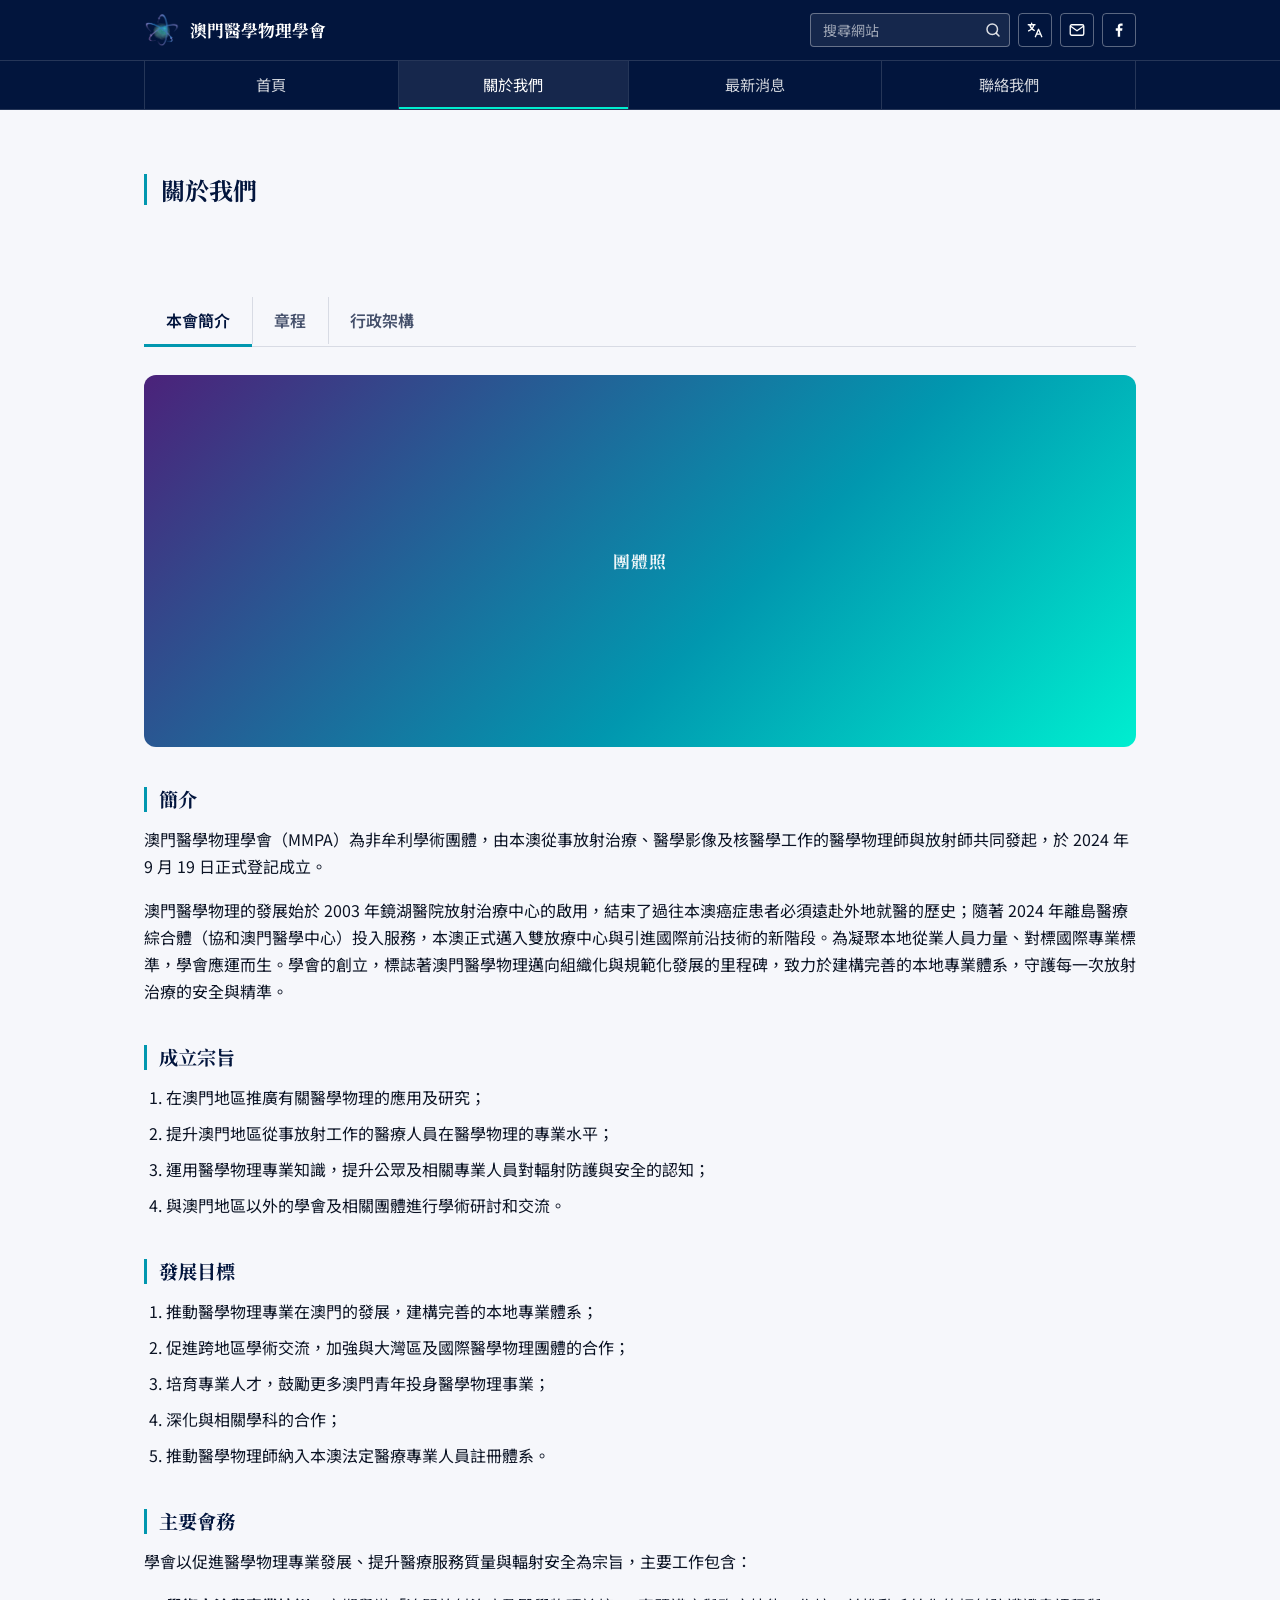
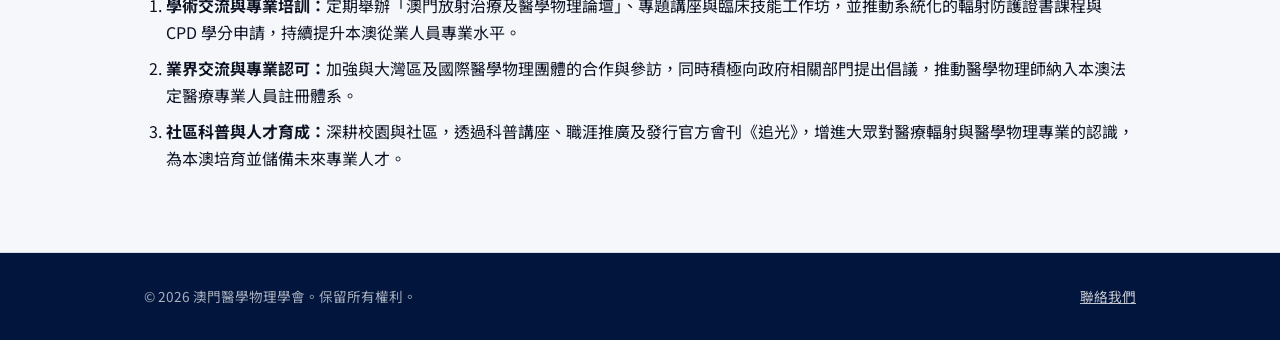
==== about.html @ 14aec07d "updated layout" ====
<!DOCTYPE html>
<html lang="zh-Hant">
<head>
<meta charset="UTF-8">
<meta name="viewport" content="width=device-width, initial-scale=1.0">
<title>關於我們 About — 澳門醫學物理學會 MMPA</title>
<link rel="preconnect" href="https://fonts.googleapis.com">
<link href="https://fonts.googleapis.com/css2?family=Noto+Serif+TC:wght@600;700&family=Noto+Sans+TC:wght@400;500&family=Space+Grotesk:wght@600;700&family=Inter:wght@400;500&display=swap" rel="stylesheet">
<link rel="stylesheet" href="style.css">
</head>
<body>

<header class="site-header">
  <div class="header-inner">
    <a href="index.html" class="logo">
      <img src="images/logo.png" alt="學會標誌" width="36" height="36">
      <span class="lang-zh">澳門醫學物理學會</span>
      <span class="lang-en">Macau Medical Physics Association</span>
    </a>
    <div class="header-tools">
      <form class="site-search" id="site-search" role="search" autocomplete="off">
        <input type="search" id="search-input" placeholder="搜尋網站" data-ph-zh="搜尋網站" data-ph-en="Search" aria-label="Search" aria-controls="search-results">
        <button type="submit" aria-label="Search"><svg viewBox="0 0 24 24" fill="none" stroke="currentColor" stroke-width="2" stroke-linecap="round" stroke-linejoin="round" aria-hidden="true"><circle cx="11" cy="11" r="7"/><path d="M20 20l-3.5-3.5"/></svg></button>
        <ul class="search-results" id="search-results" hidden></ul>
      </form>
      <button type="button" id="lang-toggle" class="icon-btn" aria-label="Switch to English" title="中文 / English"><svg viewBox="0 0 24 24" fill="none" stroke="currentColor" stroke-width="1.8" stroke-linecap="round" stroke-linejoin="round" aria-hidden="true"><path d="M3 5h9M7.5 3v2M5 5c.8 3.4 3 6 6 7.5M10.5 5c-.6 3.2-3 6.4-7 8.2"/><path d="M12.5 21l4.2-10 4.3 10M14 17.5h5.4"/></svg></button>
      <a class="icon-btn" href="mailto:inquiry.mmpa@gmail.com" aria-label="Email" title="Email"><svg viewBox="0 0 24 24" fill="none" stroke="currentColor" stroke-width="1.8" stroke-linecap="round" stroke-linejoin="round" aria-hidden="true"><rect x="3" y="5" width="18" height="14" rx="2"/><path d="M3.5 7l8.5 6 8.5-6"/></svg></a>
      <!-- TODO: 把 href="#" 換成學會的 Facebook 專頁網址 -->
      <a class="icon-btn" href="#" target="_blank" rel="noopener" aria-label="Facebook" title="Facebook"><svg viewBox="0 0 24 24" fill="currentColor" aria-hidden="true"><path d="M13.5 21v-8h2.7l.4-3.2h-3.1V7.8c0-.9.3-1.5 1.6-1.5h1.7V3.4c-.3 0-1.3-.1-2.4-.1-2.4 0-4 1.5-4 4.1v2.4H7.7V13h2.7v8h3.1z"/></svg></a>
    </div>
    <button type="button" id="nav-toggle" class="nav-toggle" aria-label="Open menu" aria-expanded="false" aria-controls="main-nav">☰</button>
  </div>
  <nav class="main-nav" id="main-nav" aria-label="Main">
    <div class="nav-inner">
      <a href="index.html"><span class="lang-zh">首頁</span><span class="lang-en">Home</span></a>
      <div class="nav-item">
        <a href="about.html" aria-current="page"><span class="lang-zh">關於我們</span><span class="lang-en">About</span></a>
        <div class="subnav">
          <a href="about.html#intro"><span class="lang-zh">本會簡介</span><span class="lang-en">About the Association</span></a>
          <a href="about.html#constitution"><span class="lang-zh">章程</span><span class="lang-en">Constitution</span></a>
          <a href="about.html#structure"><span class="lang-zh">行政架構</span><span class="lang-en">Organization</span></a>
        </div>
      </div>
      <a href="news.html"><span class="lang-zh">最新消息</span><span class="lang-en">News</span></a>
      <a href="contact.html"><span class="lang-zh">聯絡我們</span><span class="lang-en">Contact</span></a>
    </div>
  </nav>
</header>

<main>
  <section class="section" style="border-bottom:none; padding-bottom:0;">
    <div class="wrap">
      <div class="section-head">
        <h2><span class="lang-zh">關於我們</span><span class="lang-en">About us</span></h2>
      </div>
    </div>
  </section>

  <section class="section">
    <div class="wrap">

      <!-- 分頁籤：網址可直接指定，例如 about.html#structure 會打開「行政架構」 -->
      <div class="tabs" role="tablist" aria-label="About">
        <a class="tab" role="tab" href="#intro" id="tab-intro" data-tab="intro" aria-controls="panel-intro" aria-selected="true"><span class="lang-zh">本會簡介</span><span class="lang-en">About the Association</span></a>
        <a class="tab" role="tab" href="#constitution" id="tab-constitution" data-tab="constitution" aria-controls="panel-constitution" aria-selected="false" tabindex="-1"><span class="lang-zh">章程</span><span class="lang-en">Constitution</span></a>
        <a class="tab" role="tab" href="#structure" id="tab-structure" data-tab="structure" aria-controls="panel-structure" aria-selected="false" tabindex="-1"><span class="lang-zh">行政架構</span><span class="lang-en">Organization</span></a>
      </div>

      <!-- ========== 本會簡介 ========== -->
      <div class="tab-panel prose" id="panel-intro" role="tabpanel" aria-labelledby="tab-intro">

        <!-- 團體照：放入 images/about/group.jpg（建議橫幅，約 16:6） -->
        <div class="ph ph--group">
          <span class="ph-label"><span class="lang-zh">團體照</span><span class="lang-en">Group photo</span></span>
          <img src="images/about/group.jpg" alt="" data-fallback>
        </div>

        <div class="sub-head"><h3><span class="lang-zh">簡介</span><span class="lang-en">Introduction</span></h3></div>
        <div class="lang-zh">
          <p>澳門醫學物理學會（MMPA）為非牟利學術團體，由本澳從事放射治療、醫學影像及核醫學工作的醫學物理師與放射師共同發起，於 2024 年 9 月 19 日正式登記成立。</p>
          <p>澳門醫學物理的發展始於 2003 年鏡湖醫院放射治療中心的啟用，結束了過往本澳癌症患者必須遠赴外地就醫的歷史；隨著 2024 年離島醫療綜合體（協和澳門醫學中心）投入服務，本澳正式邁入雙放療中心與引進國際前沿技術的新階段。為凝聚本地從業人員力量、對標國際專業標準，學會應運而生。學會的創立，標誌著澳門醫學物理邁向組織化與規範化發展的里程碑，致力於建構完善的本地專業體系，守護每一次放射治療的安全與精準。</p>
        </div>
        <div class="lang-en">
          <p>The Macau Medical Physics Association (MMPA) is a non-profit academic organization founded jointly by medical physicists and radiographers working in radiotherapy, medical imaging and nuclear medicine in Macau. It was formally registered on 19 September 2024.</p>
          <p>Medical physics in Macau began with the opening of the Radiotherapy Centre at Kiang Wu Hospital in 2003, which ended the era in which local cancer patients had to travel abroad for treatment. With the Islands Medical Complex (Macau Union Medical Centre) entering service in 2024, Macau has moved into a new stage with two radiotherapy centres and internationally advanced technology. The Association was founded to bring local practitioners together and to align with international professional standards. Its creation marks a milestone in the organized and standardized development of medical physics in Macau, as it works to build a sound local professional system and safeguard the safety and precision of every radiotherapy treatment.</p>
        </div>

        <div class="sub-head"><h3><span class="lang-zh">成立宗旨</span><span class="lang-en">Our mission</span></h3></div>
        <ol class="lang-zh">
          <li>在澳門地區推廣有關醫學物理的應用及研究；</li>
          <li>提升澳門地區從事放射工作的醫療人員在醫學物理的專業水平；</li>
          <li>運用醫學物理專業知識，提升公眾及相關專業人員對輻射防護與安全的認知；</li>
          <li>與澳門地區以外的學會及相關團體進行學術研討和交流。</li>
        </ol>
        <ol class="lang-en">
          <li>To promote the application of, and research in, medical physics in Macau;</li>
          <li>To raise the professional level in medical physics of medical staff in Macau engaged in radiation work;</li>
          <li>To apply medical physics expertise to improve public and professional awareness of radiation protection and safety;</li>
          <li>To hold academic discussions and exchanges with societies and organizations outside Macau.</li>
        </ol>

        <!-- TODO: 「發展目標」依據學會既有的宗旨與服務範圍整理而成，請依學會實際規劃修訂 -->
        <div class="sub-head"><h3><span class="lang-zh">發展目標</span><span class="lang-en">Development goals</span></h3></div>
        <ol class="lang-zh">
          <li>推動醫學物理專業在澳門的發展，建構完善的本地專業體系；</li>
          <li>促進跨地區學術交流，加強與大灣區及國際醫學物理團體的合作；</li>
          <li>培育專業人才，鼓勵更多澳門青年投身醫學物理事業；</li>
          <li>深化與相關學科的合作；</li>
          <li>推動醫學物理師納入本澳法定醫療專業人員註冊體系。</li>
        </ol>
        <ol class="lang-en">
          <li>To advance the professional development of medical physics in Macau and build a sound local professional system;</li>
          <li>To promote cross-regional academic exchange and strengthen cooperation with Greater Bay Area and international medical physics organizations;</li>
          <li>To cultivate professional talent and encourage more young people in Macau to pursue careers in medical physics;</li>
          <li>To deepen collaboration with related disciplines;</li>
          <li>To promote the inclusion of medical physicists in Macau's statutory healthcare professional registration system.</li>
        </ol>

        <div class="sub-head"><h3><span class="lang-zh">主要會務</span><span class="lang-en">What we do</span></h3></div>
        <div class="lang-zh">
          <p>學會以促進醫學物理專業發展、提升醫療服務質量與輻射安全為宗旨，主要工作包含：</p>
          <ol>
            <li><strong>學術交流與專業培訓：</strong>定期舉辦「澳門放射治療及醫學物理論壇」、專題講座與臨床技能工作坊，並推動系統化的輻射防護證書課程與 CPD 學分申請，持續提升本澳從業人員專業水平。</li>
            <li><strong>業界交流與專業認可：</strong>加強與大灣區及國際醫學物理團體的合作與參訪，同時積極向政府相關部門提出倡議，推動醫學物理師納入本澳法定醫療專業人員註冊體系。</li>
            <li><strong>社區科普與人才育成：</strong>深耕校園與社區，透過科普講座、職涯推廣及發行官方會刊《追光》，增進大眾對醫療輻射與醫學物理專業的認識，為本澳培育並儲備未來專業人才。</li>
          </ol>
        </div>
        <div class="lang-en">
          <p>Guided by its aims of advancing the medical physics profession and improving the quality and radiation safety of healthcare services, the Association's main work includes:</p>
          <ol>
            <li><strong>Academic exchange and professional training:</strong> regularly organizing the Macau Radiotherapy and Medical Physics Forum, thematic lectures and clinical skills workshops, and promoting systematic radiation protection certificate courses and CPD credit applications, to keep raising the professional standard of local practitioners.</li>
            <li><strong>Professional exchange and recognition:</strong> strengthening cooperation and visits with Greater Bay Area and international medical physics organizations, while actively advocating to the relevant government departments for the inclusion of medical physicists in Macau's statutory healthcare professional registration system.</li>
            <li><strong>Community outreach and talent development:</strong> engaging schools and the community through science-popularization talks, career promotion and the Association's official newsletter <em>Zhui Guang</em> (《追光》), to raise public understanding of medical radiation and the medical physics profession and to nurture future professionals for Macau.</li>
          </ol>
        </div>
      </div>

      <!-- ========== 章程 ========== -->
      <div class="tab-panel prose" id="panel-constitution" role="tabpanel" aria-labelledby="tab-constitution">
        <!-- TODO: 章程全文尚未提供。可在此貼上條文，或放一個 PDF 下載連結，例如：
             <a class="btn" href="docs/MMPA_constitution.pdf" target="_blank" rel="noopener">下載章程（PDF）</a> -->
        <div class="sub-head"><h3><span class="lang-zh">學會章程</span><span class="lang-en">Constitution</span></h3></div>
        <p>
          <span class="lang-zh">章程內容整理中，稍後將於此頁公佈。</span>
          <span class="lang-en">The Association's constitution is being prepared and will be published on this page shortly.</span>
        </p>
      </div>

      <!-- ========== 行政架構（原 members.html 的內容）========== -->
      <div class="tab-panel" id="panel-structure" role="tabpanel" aria-labelledby="tab-structure">
        <p class="org-intro">
          <span class="lang-zh">學會設會員大會主席團、理事會及監事會。
            會員大會為學會最高權力機關，負責定立學會之發展方向，領導理事會及監事會拓展學會業務。
            理事會為學會行政機關，專責學會之行政事務、對外通訊聯絡，以及活動籌備等工作。
            監事會為學會之監察機關，專責監察理事會之工作合理性、財政核算，每年就理事會工作成果提出意見及建議，以確保學會發展符合澳門特別行政區法律。
          </span>
          <span class="lang-en">The Association comprises the Presidium of the General Assembly, the Board of Directors and the Supervisory Board.
            The General Assembly is the Association's highest authority; it sets the direction of development and leads the Board and the Supervisory Board in expanding the Association's work.
            The Board of Directors is the executive body, responsible for administration, external communication and event organization.
            The Supervisory Board is the oversight body; it reviews the soundness of the Board's work and its financial accounts, and each year offers opinions and recommendations on the Board's results, so that the Association's development complies with the laws of the Macao Special Administrative Region.</span>
        </p>

        <div class="group-head section-head">
          <h2><span class="lang-zh">會員大會主席團</span><span class="lang-en">General Assembly</span></h2>
        </div>
        <div class="member-grid">
          <div class="member-card">
            <img src="images/members/LMI.png" alt="李敏兒">
            <h3>李敏兒</h3>
            <p class="role"><span class="lang-zh">會長</span><span class="lang-en">Chairperson</span></p>
            <p class="profession"><span class="lang-zh">放射師、醫學物理師</span><span class="lang-en">Radiographer, Medical Physicist</span></p>
          </div>
          <div class="member-card">
            <img src="images/members/LWT.jpg" alt="廖偉霆">
            <h3>廖偉霆</h3>
            <p class="role"><span class="lang-zh">副會長</span><span class="lang-en">Vice Chairperson</span></p>
            <p class="profession"><span class="lang-zh">放射師、醫學物理師</span><span class="lang-en">Radiographer, Medical Physicist</span></p>
          </div>
          <div class="member-card">
            <img src="images/members/CCI.png" alt="許正妍">
            <h3>許正妍</h3>
            <p class="role"><span class="lang-zh">秘書長</span><span class="lang-en">Secretary-General</span></p>
            <p class="profession"><span class="lang-zh">放射師</span><span class="lang-en">Radiographer</span></p>
          </div>
        </div>

        <div class="group-head section-head">
          <h2><span class="lang-zh">理事會</span><span class="lang-en">Board of Directors</span></h2>
        </div>
        <div class="member-grid">
          <div class="member-card">
            <img src="images/members/LKH.png" alt="李嘉浩">
            <h3>李嘉浩</h3>
            <p class="role"><span class="lang-zh">理事長</span><span class="lang-en">Director-General</span></p>
            <p class="profession"><span class="lang-zh">醫學物理師</span><span class="lang-en">Medical Physicist</span></p>
          </div>
          <div class="member-card">
            <img src="images/members/LHT.png" alt="李凱彤">
            <h3>李凱彤</h3>
            <p class="role"><span class="lang-zh">副理事長</span><span class="lang-en">Deputy Director-General</span></p>
            <p class="profession"><span class="lang-zh">醫學物理師</span><span class="lang-en">Medical Physicist</span></p>
          </div>
          <div class="member-card">
            <img src="images/members/CHC.png" alt="張浩澄">
            <h3>張浩澄</h3>
            <p class="role"><span class="lang-zh">財務</span><span class="lang-en">Treasurer</span></p>
            <p class="profession"><span class="lang-zh">醫學物理師</span><span class="lang-en">Medical Physicist</span></p>
          </div>
          <div class="member-card">
            <img src="images/members/ZW.png" alt="周雯">
            <h3>周雯</h3>
            <p class="role"><span class="lang-zh">理事</span><span class="lang-en">Director</span></p>
            <p class="profession"><span class="lang-zh">護士</span><span class="lang-en">Nurse</span></p>
          </div>
          <div class="member-card">
            <img src="images/members/CIU.png" alt="陳欣如">
            <h3>陳欣如</h3>
            <p class="role"><span class="lang-zh">理事</span><span class="lang-en">Director</span></p>
            <p class="profession"><span class="lang-zh">放射師</span><span class="lang-en">Radiographer</span></p>
          </div>
        </div>

        <div class="group-head section-head">
          <h2><span class="lang-zh">監事會</span><span class="lang-en">Supervisory Board</span></h2>
        </div>
        <div class="member-grid">
          <div class="member-card">
            <img src="images/members/LCK.png" alt="梁志強">
            <h3>梁志強</h3>
            <p class="role"><span class="lang-zh">監事長</span><span class="lang-en">Chief Supervisor</span></p>
            <p class="profession"><span class="lang-zh">工程師</span><span class="lang-en">Engineer</span></p>
          </div>
          <div class="member-card">
            <img src="images/members/MKL.png" alt="麥敬樂">
            <h3>麥敬樂</h3>
            <p class="role"><span class="lang-zh">副監事長</span><span class="lang-en">Deputy Chief Supervisor</span></p>
            <p class="profession"><span class="lang-zh">放射師</span><span class="lang-en">Radiographer</span></p>
          </div>
          <div class="member-card">
            <img src="images/members/TW.png" alt="鄧穎">
            <h3>鄧穎</h3>
            <p class="role"><span class="lang-zh">秘書</span><span class="lang-en">Secretary</span></p>
            <p class="profession"><span class="lang-zh">放射師</span><span class="lang-en">Radiographer</span></p>
          </div>
        </div>
        <div class="group-head section-head">
          <h2><span class="lang-zh">顧問</span><span class="lang-en">Advisors</span></h2>
        </div>
        <div class="member-grid">
          <div class="member-card member-card--advisor">
            <img src="images/members/ADV1.png" alt="梁頌文">
            <h3>梁頌文</h3>
            <p class="role"><span class="lang-zh">臨床顧問</span><span class="lang-en">Clinical Advisor</span></p>
            <p class="profession"><span class="lang-zh">放射治療專科醫生／仁伯爵綜合醫院</span><span class="lang-en">Radiation Oncologist / Conde S. Januário Hospital</span></p>
          </div>
          <div class="member-card member-card--advisor">
            <img src="images/members/ADV2.png" alt="莫昇萍">
            <h3>莫昇萍</h3>
            <p class="role"><span class="lang-zh">學術顧問</span><span class="lang-en">Academic Advisor</span></p>
            <p class="profession"><span class="lang-zh">電子及電腦工程系教授／澳門大學</span><span class="lang-en">Professor of Electronic and Computer Engineering / University of Macau</span></p>
          </div>
          <div class="member-card member-card--advisor">
            <img src="images/members/ADV3.png" alt="鄭美鈺">
            <h3>鄭美鈺</h3>
            <p class="role"><span class="lang-zh">會務顧問</span><span class="lang-en">Membership Advisor</span></p>
            <!-- <p class="profession"><span class="lang-zh">職稱／單位</span><span class="lang-en">Title / Affiliation</span></p> -->
          </div>
          <div class="member-card member-card--advisor">
            <img src="images/members/ADV4.png" alt="林珊珊">
            <h3>林珊珊</h3>
            <p class="role"><span class="lang-zh">財務顧問</span><span class="lang-en">Financial Advisor</span></p>
            <!-- <p class="profession"><span class="lang-zh">職稱／單位</span><span class="lang-en">Title / Affiliation</span></p> -->
          </div>
        </div>
      </div>
    </div>
  </section>
</main>

<footer class="site-footer">
  <div class="wrap">
    <span><span class="lang-zh">© 2026 澳門醫學物理學會。保留所有權利。</span><span class="lang-en">© 2026 Macau Medical Physics Association. All rights reserved.</span></span>
    <span><a href="contact.html"><span class="lang-zh">聯絡我們</span><span class="lang-en">Contact</span></a></span>
  </div>
</footer>

<script src="news-data.js"></script>
<script src="script.js"></script>
</body>
</html>
---- style.css ----
/* ============================================================
   學會網站 — 共用樣式表 / Shared stylesheet
   色板 Color tokens: 深空藍 Navy / 紫 Purple / 青 Teal / 薄荷 Mint
   ============================================================ */

:root {
  --navy: #02153D;
  --purple: #4B227A;
  --teal: #0197AF;
  --mint: #00EED0;

  --ink: #0B1324;
  --paper: #F6F7FB;
  --line: rgba(2, 21, 61, 0.12);
  --line-dark: rgba(255, 255, 255, 0.14);

  --font-head-zh: "Noto Serif TC", serif;
  --font-head-en: "Space Grotesk", sans-serif;
  --font-body-zh: "Noto Sans TC", sans-serif;
  --font-body-en: "Inter", sans-serif;

  --radius: 4px;
  --max-width: 1040px;
}

* { box-sizing: border-box; }

html { scroll-behavior: smooth; }

body {
  margin: 0;
  background: var(--paper);
  color: var(--ink);
  font-family: var(--font-body-zh), var(--font-body-en);
  line-height: 1.7;
  -webkit-font-smoothing: antialiased;
}

h1, h2, h3 {
  font-family: var(--font-head-zh), var(--font-head-en);
  font-weight: 700;
  line-height: 1.3;
  margin: 0 0 0.5em;
  color: var(--navy);
}

p { margin: 0 0 1em; }

a { color: var(--teal); }
a:hover { color: var(--purple); }

img { max-width: 100%; display: block; }

/* 讓 hidden 屬性永遠生效（img、列表等會被其他 display 規則蓋掉） */
[hidden] { display: none !important; }

/* 語言切換 / Language toggle ------------------------------------ */
/* 預設顯示中文；<html data-lang="en"> 時切換為英文。
   注意：用 data-lang 屬性而非 class，避免跟下方 .lang-zh / .lang-en
   文字用的 class 同名衝突（曾導致 <body> 本身被隱藏、整頁變白屏）。
   行內文字用 <span class="lang-xx">；整段（含 <p>、<ol>）用 <div class="lang-xx">。 */
.lang-en { display: none; }
html[data-lang="en"] .lang-en { display: inline; }
html[data-lang="en"] .lang-zh { display: none; }
html[data-lang="en"] div.lang-en,
html[data-lang="en"] ol.lang-en,
html[data-lang="en"] ul.lang-en,
html[data-lang="en"] p.lang-en { display: block; }

/* 區塊容器 / Section container ----------------------------------- */
.wrap {
  max-width: var(--max-width);
  margin: 0 auto;
  padding: 0 24px;
}

/* 頁首 / Header（兩列：標誌＋工具列／主選單）-------------------------- */
.site-header {
  background: var(--navy);
  color: #fff;
  position: sticky;
  top: 0;
  z-index: 50;
  border-bottom: 1px solid var(--line-dark);
}

.header-inner {
  max-width: var(--max-width);
  margin: 0 auto;
  padding: 12px 24px;
  display: flex;
  align-items: center;
  gap: 16px;
}

.logo {
  display: flex;
  align-items: center;
  gap: 10px;
  text-decoration: none;
  color: #fff;
  font-family: var(--font-head-zh), var(--font-head-en);
  font-size: 1.05rem;
  font-weight: 700;
  margin-right: auto;
}
.logo:hover { color: #fff; }
.logo img { width: 36px; height: 36px; object-fit: contain; flex-shrink: 0; }

/* 工具列：搜尋、語言、郵件、Facebook */
.header-tools {
  display: flex;
  align-items: center;
  gap: 8px;
}

.site-search { position: relative; display: flex; align-items: center; }
.site-search input {
  width: 200px;
  height: 34px;
  padding: 0 38px 0 12px;
  background: rgba(255,255,255,0.08);
  border: 1px solid rgba(255,255,255,0.35);
  border-radius: var(--radius);
  color: #fff;
  font: inherit;
  font-size: 0.88rem;
}
.site-search input::placeholder { color: rgba(255,255,255,0.6); }
.site-search input:focus { outline: none; border-color: var(--mint); }
.site-search input::-webkit-search-cancel-button { display: none; }
.site-search button {
  position: absolute;
  right: 0;
  top: 0;
  width: 34px;
  height: 34px;
  display: grid;
  place-items: center;
  background: transparent;
  border: none;
  color: rgba(255,255,255,0.85);
  cursor: pointer;
}
.site-search button:hover { color: var(--mint); }
.site-search svg { width: 18px; height: 18px; }

.icon-btn {
  width: 34px;
  height: 34px;
  display: grid;
  place-items: center;
  background: transparent;
  border: 1px solid rgba(255,255,255,0.35);
  border-radius: var(--radius);
  color: #fff;
  cursor: pointer;
  text-decoration: none;
  padding: 0;
}
.icon-btn:hover { border-color: var(--mint); color: var(--mint); }
.icon-btn svg { width: 18px; height: 18px; }

.search-results {
  position: absolute;
  top: calc(100% + 6px);
  right: 0;
  width: min(320px, 90vw);
  margin: 0;
  padding: 6px;
  list-style: none;
  background: #fff;
  color: var(--ink);
  border-radius: var(--radius);
  box-shadow: 0 10px 30px rgba(2, 21, 61, 0.25);
  z-index: 60;
}
.search-results a {
  display: block;
  padding: 8px 10px;
  color: var(--navy);
  text-decoration: none;
  border-radius: var(--radius);
  font-size: 0.92rem;
}
.search-results a:hover,
.search-results a:focus { background: var(--paper); color: var(--purple); }
.search-results small { display: block; color: #6b7490; font-size: 0.78rem; }
.search-results .empty { padding: 8px 10px; color: #6b7490; font-size: 0.9rem; }

/* 主選單（第二列，項目之間有分隔線） */
.main-nav { border-top: 1px solid var(--line-dark); }

.nav-inner {
  max-width: var(--max-width);
  margin: 0 auto;
  padding: 0 24px;
  display: flex;
}

.nav-inner > a,
.nav-item {
  flex: 1;
  border-left: 1px solid var(--line-dark);
}
.nav-inner > :last-child { border-right: 1px solid var(--line-dark); }

.nav-inner > a,
.nav-item > a {
  display: block;
  text-align: center;
  color: rgba(255,255,255,0.82);
  text-decoration: none;
  font-size: 0.95rem;
  padding: 11px 12px;
}
.nav-item { position: relative; display: flex; }
.nav-item > a { flex: 1; }

.nav-inner > a:hover,
.nav-item:hover > a,
.nav-item:focus-within > a,
.nav-inner > a[aria-current="page"],
.nav-item > a[aria-current="page"] {
  color: #fff;
  background: rgba(255,255,255,0.08);
}
.nav-inner > a[aria-current="page"],
.nav-item > a[aria-current="page"] { box-shadow: inset 0 -2px 0 var(--mint); }

/* 下拉選單（滑鼠移上去或鍵盤聚焦時展開；手機版直接攤開）*/
.subnav {
  display: none;
  position: absolute;
  top: 100%;
  left: -1px;
  right: -1px;
  background: var(--navy);
  border: 1px solid var(--line-dark);
  border-top: 2px solid var(--mint);
  box-shadow: 0 10px 24px rgba(2, 21, 61, 0.35);
  z-index: 55;
}
.nav-item:hover .subnav,
.nav-item:focus-within .subnav { display: block; }
.subnav a {
  display: block;
  padding: 10px 16px;
  color: rgba(255,255,255,0.85);
  text-decoration: none;
  font-size: 0.92rem;
  text-align: left;
}
.subnav a:hover,
.subnav a:focus-visible { background: rgba(255,255,255,0.08); color: var(--mint); }

.nav-toggle {
  display: none;
  background: transparent;
  border: none;
  color: #fff;
  font-size: 1.4rem;
  cursor: pointer;
}

@media (max-width: 760px) {
  .header-inner { flex-wrap: wrap; }
  .logo { flex: 1; margin-right: 0; min-width: 0; font-size: 0.98rem; }
  .nav-toggle { display: block; order: 2; }
  .header-tools { order: 3; width: 100%; }
  .site-search { flex: 1; }
  .site-search input { width: 100%; }
  .search-results { left: 0; right: auto; width: 100%; }

  .main-nav { display: none; }
  .main-nav.open { display: block; }
  .nav-inner { flex-direction: column; padding: 0 24px 8px; }
  .nav-inner > a,
  .nav-item {
    border-left: none;
    border-top: 1px solid var(--line-dark);
  }
  .nav-inner > :last-child { border-right: none; }
  .nav-inner > a,
  .nav-item > a { text-align: left; }
  .nav-item { flex-direction: column; }
  .subnav {
    display: block;
    position: static;
    background: transparent;
    border: none;
    box-shadow: none;
    padding: 0 0 6px 16px;
  }
  .subnav a { padding: 6px 12px; font-size: 0.88rem; color: rgba(255,255,255,0.7); }
}

/* 圖片佔位 / Image placeholder ------------------------------------
   圖片載入失敗（或還沒放入）時，顯示漸層底色＋文字標籤。 */
.ph {
  position: relative;
  display: grid;
  place-items: center;
  overflow: hidden;
  background: linear-gradient(135deg, var(--purple), var(--teal) 60%, var(--mint));
  color: rgba(255,255,255,0.92);
}
.ph-label {
  font-family: var(--font-head-zh), var(--font-head-en);
  font-weight: 700;
  font-size: 1.05rem;
  letter-spacing: 0.04em;
  text-align: center;
  padding: 0 12px;
}
.ph > img {
  position: absolute;
  inset: 0;
  width: 100%;
  height: 100%;
  object-fit: cover;
}
.ph--card { aspect-ratio: 4 / 3; }
.ph--poster { aspect-ratio: 3 / 4; }
.ph--poster > img { object-fit: contain; background: #fff; }
.ph--group { aspect-ratio: 16 / 6; border-radius: 12px; margin-bottom: 32px; }
@media (max-width: 560px) {
  .ph--group { aspect-ratio: 4 / 3; }
}

/* 首頁輪播 / Carousel ------------------------------------------------ */
.carousel { padding: 32px 0 40px; }

.carousel-stage {
  position: relative;
  aspect-ratio: 16 / 7;
  border-radius: var(--radius);
  overflow: hidden;
  background: var(--navy);
}
@media (max-width: 760px) {
  .carousel-stage { aspect-ratio: 4 / 3; }
}

.slide {
  position: absolute;
  inset: 0;
  opacity: 0;
  transition: opacity 0.6s ease;
  pointer-events: none;
}
.slide.is-active { opacity: 1; pointer-events: auto; }
.slide .ph-label { font-size: clamp(1.6rem, 4vw, 2.6rem); }

.carousel-btn {
  position: absolute;
  top: 50%;
  transform: translateY(-50%);
  width: 40px;
  height: 40px;
  padding: 0;
  display: grid;
  place-items: center;
  border-radius: 50%;
  border: 1px solid rgba(255,255,255,0.6);
  background: rgba(2, 21, 61, 0.55);
  color: #fff;
  cursor: pointer;
  z-index: 2;
}
.carousel-btn:hover { background: var(--mint); border-color: var(--mint); color: var(--navy); }
.carousel-btn svg { width: 20px; height: 20px; }
.carousel-prev { left: 14px; }
.carousel-next { right: 14px; }

.carousel-dots {
  position: absolute;
  left: 0;
  right: 0;
  bottom: 12px;
  display: flex;
  justify-content: center;
  gap: 8px;
  z-index: 2;
}
.carousel-dots button {
  width: 9px;
  height: 9px;
  padding: 0;
  border-radius: 50%;
  border: 1px solid #fff;
  background: transparent;
  cursor: pointer;
}
.carousel-dots button.is-active { background: var(--mint); border-color: var(--mint); }

html:not(.js) .carousel-btn,
html:not(.js) .carousel-dots { display: none; }

.carousel-captions { border-bottom: 1px solid var(--line); padding: 18px 0 20px; }
.cap { display: none; }
.cap.is-active { display: block; }
.cap-title {
  font-family: var(--font-head-zh), var(--font-head-en);
  font-weight: 700;
  font-size: 1.15rem;
  color: var(--navy);
  margin: 0 0 4px;
}
.cap p { margin: 0; color: #45506b; }

/* 英雄區（標誌＋格言）/ Hero ------------------------------------------ */
.hero {
  background: var(--navy);
  color: #fff;
  position: relative;
  overflow: hidden;
  padding: 72px 0 96px;
}

.hero-wave {
  position: absolute;
  inset: auto 0 0 0;
  width: 100%;
  height: 160px;
  opacity: 0.6;
}

.hero-inner {
  max-width: var(--max-width);
  margin: 0 auto;
  padding: 0 24px;
  position: relative;
  z-index: 2;
}

.hero-grid {
  display: grid;
  grid-template-columns: 180px 1fr;
  gap: 48px;
  align-items: center;
}
.hero-logo { width: 180px; height: 180px; object-fit: contain; }
@media (max-width: 760px) {
  .hero { padding: 48px 0 80px; }
  .hero-grid { grid-template-columns: 1fr; gap: 24px; }
  .hero-logo { width: 110px; height: 110px; }
}

.hero .kicker {
  font-family: var(--font-body-en), var(--font-body-zh);
  text-transform: uppercase;
  letter-spacing: 0.14em;
  font-size: 0.8rem;
  color: var(--mint);
  margin: 0 0 8px;
}

.hero h1 {
  color: #fff;
  font-size: clamp(1.8rem, 4vw, 2.75rem);
  max-width: 14em;
  letter-spacing: -0.01em;
}

.hero p {
  color: rgba(255,255,255,0.78);
  max-width: 42em;
  font-size: 1.05rem;
}

.cta-row { display: flex; gap: 12px; flex-wrap: wrap; margin-top: 12px; }

.cta {
  display: inline-block;
  margin-top: 12px;
  background: var(--mint);
  color: var(--navy);
  text-decoration: none;
  font-weight: 700;
  padding: 11px 22px;
  border-radius: var(--radius);
}
.cta:hover { background: #fff; color: var(--navy); }
.cta-row .cta { margin-top: 0; }

.cta-outline {
  background: transparent;
  color: #fff;
  border: 1px solid rgba(255,255,255,0.6);
  padding: 10px 22px;
}
.cta-outline:hover { background: #fff; color: var(--navy); }

/* 區塊標題 / Section heading ---------------------------------------- */
.section {
  padding: 64px 0;
  border-bottom: 1px solid var(--line);
}

.section-head {
  display: flex;
  align-items: baseline;
  justify-content: space-between;
  gap: 16px;
  margin-bottom: 28px;
  border-left: 3px solid var(--teal);
  padding-left: 14px;
}

.section-head h2 { margin: 0; }
.section-head .more-link { font-size: 0.9rem; text-decoration: none; white-space: nowrap; }

/* 小標題（關於我們各段落、活動資訊）*/
.sub-head {
  border-left: 3px solid var(--teal);
  padding-left: 12px;
  margin: 40px 0 14px;
}
.sub-head:first-child { margin-top: 0; }
.sub-head h3 { margin: 0; font-size: 1.2rem; }

.prose ol,
.prose ul { padding-left: 1.4em; margin: 0 0 1em; }
.prose li { margin-bottom: 0.55em; }

/* 關於我們：分頁籤 / Tabs --------------------------------------------- */
.tabs {
  display: flex;
  flex-wrap: wrap;
  border-bottom: 1px solid var(--line);
  margin-bottom: 28px;
  scroll-margin-top: 120px;
}
.tab {
  padding: 10px 22px;
  margin-bottom: -1px;
  color: #45506b;
  font-weight: 600;
  text-decoration: none;
  border-bottom: 3px solid transparent;
}
.tab + .tab { box-shadow: inset 1px 0 0 var(--line); }
.tab:hover { color: var(--purple); }
.tab[aria-selected="true"] { color: var(--navy); border-bottom-color: var(--teal); }

.org-intro { margin-bottom: 8px; }
.group-head { margin: 36px 0 18px; }
.group-head h3 { margin: 0; font-size: 1.15rem; }

/* 成員卡片 / Member grid --------------------------------------------- */
.member-grid {
  display: grid;
  grid-template-columns: repeat(auto-fit, minmax(200px, 1fr));
  gap: 20px;
}

.member-card {
  border: 1px solid var(--line);
  padding: 20px;
}

.member-card img {
  width: 100%;
  aspect-ratio: 1 / 1.2;
  object-fit: cover;
  object-position: center top;
  background: #e9ecf3;
  margin-bottom: 14px;
}

.member-card--advisor {
  background: #fff;
  border-color: var(--teal);
  border-top-width: 3px;
  box-shadow: 0 6px 18px rgba(2, 21, 61, 0.08);
}
.member-card--advisor .role { color: var(--teal); }

.member-photo {
  width: 100%;
  aspect-ratio: 1 / 1.2;
  background: linear-gradient(135deg, var(--purple), var(--teal));
  margin-bottom: 14px;
}

.member-card h3 { margin-bottom: 2px; font-size: 1rem; }
.member-card .role { color: var(--purple); font-size: 0.88rem; font-weight: 600; margin-bottom: 2px; }
.member-card .profession { color: #6b7490; font-size: 0.82rem; margin-bottom: 0; }

/* 新聞列表 / News list ------------------------------------------------ */
.news-item {
  display: grid;
  grid-template-columns: 1fr;
  gap: 20px;
  padding: 22px 0;
  border-bottom: 1px solid var(--line);
}
.news-item.has-thumb { grid-template-columns: 1fr 200px; }
.news-item:first-child { padding-top: 0; }
@media (max-width: 560px) {
  .news-item.has-thumb { grid-template-columns: 1fr; }
  .news-item .news-thumb { order: -1; }
}

.news-date {
  font-family: var(--font-body-en);
  font-size: 0.82rem;
  color: var(--teal);
  letter-spacing: 0.02em;
}
.news-item h3 { margin: 4px 0 6px; font-size: 1.1rem; }
.news-item p { margin: 0; color: #45506b; font-size: 0.95rem; }

.news-link { text-decoration: none; display: block; }
.news-link h3 { color: var(--navy); }
.news-link:hover h3 { color: var(--purple); }

.news-meta { display: flex; align-items: center; flex-wrap: wrap; gap: 10px; }

/* 「回顧」標籤：已結束的活動才會出現，連到該活動頁的相冊 */
.review-tag {
  display: inline-flex;
  align-items: center;
  gap: 5px;
  padding: 4px 10px;
  border: 1px solid var(--teal);
  border-radius: 999px;
  color: var(--teal);
  font-size: 0.78rem;
  font-weight: 600;
  line-height: 1.2;
  text-decoration: none;
}
.review-tag svg { width: 13px; height: 13px; }
.review-tag:hover { background: var(--teal); color: #fff; }

.news-thumb {
  align-self: start;
  border: 1px solid var(--line);
  border-radius: var(--radius);
}
.news-thumb > img { object-position: center top; }

/* 分頁器 / Pagination ------------------------------------------------- */
.pager {
  display: flex;
  flex-wrap: wrap;
  justify-content: center;
  gap: 6px;
  margin-top: 32px;
}
.pager > a,
.pager > span {
  min-width: 38px;
  height: 38px;
  padding: 0 10px;
  display: inline-flex;
  align-items: center;
  justify-content: center;
  border: 1px solid var(--line);
  border-radius: var(--radius);
  background: #fff;
  color: var(--navy);
  text-decoration: none;
  font-family: var(--font-body-en), var(--font-body-zh);
  font-size: 0.9rem;
}
.pager > a:hover { border-color: var(--teal); color: var(--teal); }
.pager > .is-current { background: var(--navy); border-color: var(--navy); color: #fff; }
.pager > .is-disabled { opacity: 0.4; }
.pager > .gap { border-color: transparent; background: transparent; min-width: 20px; padding: 0; }
.pager-info { text-align: center; color: #6b7490; font-size: 0.85rem; margin: 12px 0 0; }

/* 活動詳情頁 / News detail ---------------------------------------------- */
.back-link { margin-bottom: 20px; font-size: 0.92rem; }

.detail-head { text-align: center; margin-bottom: 28px; }
.detail-head h1 { font-size: clamp(1.5rem, 3.4vw, 2.1rem); margin-bottom: 6px; }
.detail-head .news-date { font-size: 0.9rem; }

.detail-media {
  display: grid;
  grid-template-columns: repeat(2, minmax(0, 1fr));
  gap: 24px;
  max-width: 760px;
  margin: 0 auto 36px;
}
.detail-media .ph { border: 1px solid var(--line); border-radius: var(--radius); }
@media (max-width: 560px) {
  .detail-media { grid-template-columns: 1fr; }
}

.info-list { list-style: none; padding: 0; margin: 0 0 1em; }
.info-list li { padding: 8px 0; border-bottom: 1px solid var(--line); }
.info-list li::before { content: "›"; color: var(--teal); font-weight: 700; margin-right: 10px; }
.info-list strong { color: var(--navy); margin-right: 6px; }

.btn {
  display: inline-block;
  background: var(--navy);
  color: #fff;
  text-decoration: none;
  border-radius: var(--radius);
  padding: 11px 22px;
  font-weight: 700;
  font-size: 0.95rem;
}
.btn:hover { background: var(--purple); color: #fff; }

.detail-review { margin: 10px 0 0; }
.detail-review .review-tag { font-size: 0.85rem; padding: 6px 14px; }

/* 活動相冊與燈箱 / Album & lightbox ------------------------------------- */
#album { scroll-margin-top: 120px; }
.album-note { color: #6b7490; font-size: 0.9rem; margin-bottom: 16px; }

.album {
  display: grid;
  grid-template-columns: repeat(auto-fill, minmax(200px, 1fr));
  gap: 12px;
}
.album .ph { border: 1px solid var(--line); border-radius: var(--radius); }
.album .ph > img { transition: transform 0.25s ease; }
.album a:hover > img { transform: scale(1.04); }
a.ph { text-decoration: none; }
a.ph:hover { color: rgba(255,255,255,0.92); }
.album a.img-missing { cursor: default; }

.lightbox {
  position: fixed;
  inset: 0;
  z-index: 100;
  display: flex;
  align-items: center;
  justify-content: center;
  background: rgba(2, 21, 61, 0.94);
}
.lb-figure { margin: 0; text-align: center; max-width: min(92vw, 1100px); }
.lb-figure img {
  max-width: 100%;
  max-height: 80vh;
  margin: 0 auto;
  object-fit: contain;
  border-radius: var(--radius);
}
.lb-count {
  margin-top: 10px;
  color: rgba(255,255,255,0.75);
  font-family: var(--font-body-en), var(--font-body-zh);
  font-size: 0.85rem;
}
.lb-btn {
  position: absolute;
  top: 50%;
  transform: translateY(-50%);
  width: 44px;
  height: 44px;
  padding: 0;
  display: grid;
  place-items: center;
  border-radius: 50%;
  border: 1px solid rgba(255,255,255,0.5);
  background: rgba(255,255,255,0.08);
  color: #fff;
  font-size: 1.7rem;
  line-height: 1;
  cursor: pointer;
}
.lb-btn:hover { background: var(--mint); border-color: var(--mint); color: var(--navy); }
.lb-btn:focus-visible { outline: 2px solid var(--mint); outline-offset: 2px; }
.lb-prev { left: 16px; }
.lb-next { right: 16px; }
.lb-close { top: 20px; right: 20px; transform: none; }
@media (max-width: 560px) {
  .lb-prev, .lb-next { top: auto; bottom: 18px; transform: none; }
  .lb-prev { left: calc(50% - 56px); }
  .lb-next { right: calc(50% - 56px); }
}
body.no-scroll { overflow: hidden; }

/* 聯絡頁 / Contact ------------------------------------------------------ */
.contact-grid {
  display: grid;
  grid-template-columns: 1fr 1fr;
  gap: 48px;
  align-items: start;
}
@media (max-width: 760px) {
  .contact-grid { grid-template-columns: 1fr; gap: 32px; }
}

.contact-brand { display: flex; align-items: center; gap: 14px; margin-bottom: 28px; }
.contact-logo {
  width: 400px;
  height: 130px;
  padding: 8px;
  flex-shrink: 0;
  border-radius: var(--radius);
}
.contact-logo img { width: 100%; height: 100%; object-fit: contain; }
.contact-brand strong {
  display: block;
  font-family: var(--font-head-en), var(--font-head-zh);
  font-size: 1.25rem;
  color: var(--navy);
  line-height: 1.2;
}
.contact-brand span { color: #45506b; font-size: 0.95rem; }

.contact-row { display: flex; gap: 14px; align-items: flex-start; margin-bottom: 18px; }
.contact-row > svg { width: 22px; height: 22px; flex-shrink: 0; margin-top: 3px; color: var(--teal); }
.contact-row h3 { font-size: 1rem; margin-bottom: 2px; }
.contact-row p,
.contact-row ul { margin: 0; padding: 0; list-style: none; color: #45506b; }

.field { margin-bottom: 16px; }
.field label {
  display: block;
  font-size: 0.88rem;
  color: var(--navy);
  margin-bottom: 6px;
  font-weight: 600;
}
.field input,
.field textarea {
  width: 100%;
  border: 1px solid var(--line);
  border-radius: var(--radius);
  padding: 10px 12px;
  font: inherit;
  background: #fff;
}
.field textarea { resize: vertical; min-height: 150px; }
.field input:focus,
.field textarea:focus {
  outline: 2px solid var(--teal);
  outline-offset: 1px;
}

.submit-btn {
  background: var(--navy);
  color: #fff;
  border: none;
  border-radius: var(--radius);
  padding: 11px 22px;
  font-weight: 700;
  cursor: pointer;
  font-size: 0.95rem;
}
.submit-btn:hover { background: var(--purple); }

.form-note { color: #6b7490; font-size: 0.85rem; margin: 12px 0 0; }

.info-block { border-left: 3px solid var(--mint); padding-left: 16px; }
.info-block h3 { font-size: 1rem; margin-bottom: 4px; }
.info-block p { color: #45506b; font-size: 0.95rem; }

/* 頁尾 / Footer --------------------------------------------------------- */
.site-footer {
  background: var(--navy);
  color: rgba(255,255,255,0.65);
  padding: 32px 0;
  font-size: 0.85rem;
}
.site-footer .wrap {
  display: flex;
  justify-content: space-between;
  flex-wrap: wrap;
  gap: 12px;
}
.site-footer a { color: rgba(255,255,255,0.75); }

/* 減少動態效果偏好 / Reduced motion -------------------------------------- */
@media (prefers-reduced-motion: reduce) {
  html { scroll-behavior: auto; }
  .slide { transition: none; }
}

/* 鍵盤可視焦點 / Visible focus ------------------------------------------- */
a:focus-visible,
button:focus-visible,
input:focus-visible,
textarea:focus-visible {
  outline: 2px solid var(--teal);
  outline-offset: 2px;
}
.site-header a:focus-visible,
.site-header button:focus-visible,
.hero a:focus-visible,
.carousel-btn:focus-visible {
  outline-color: var(--mint);
}
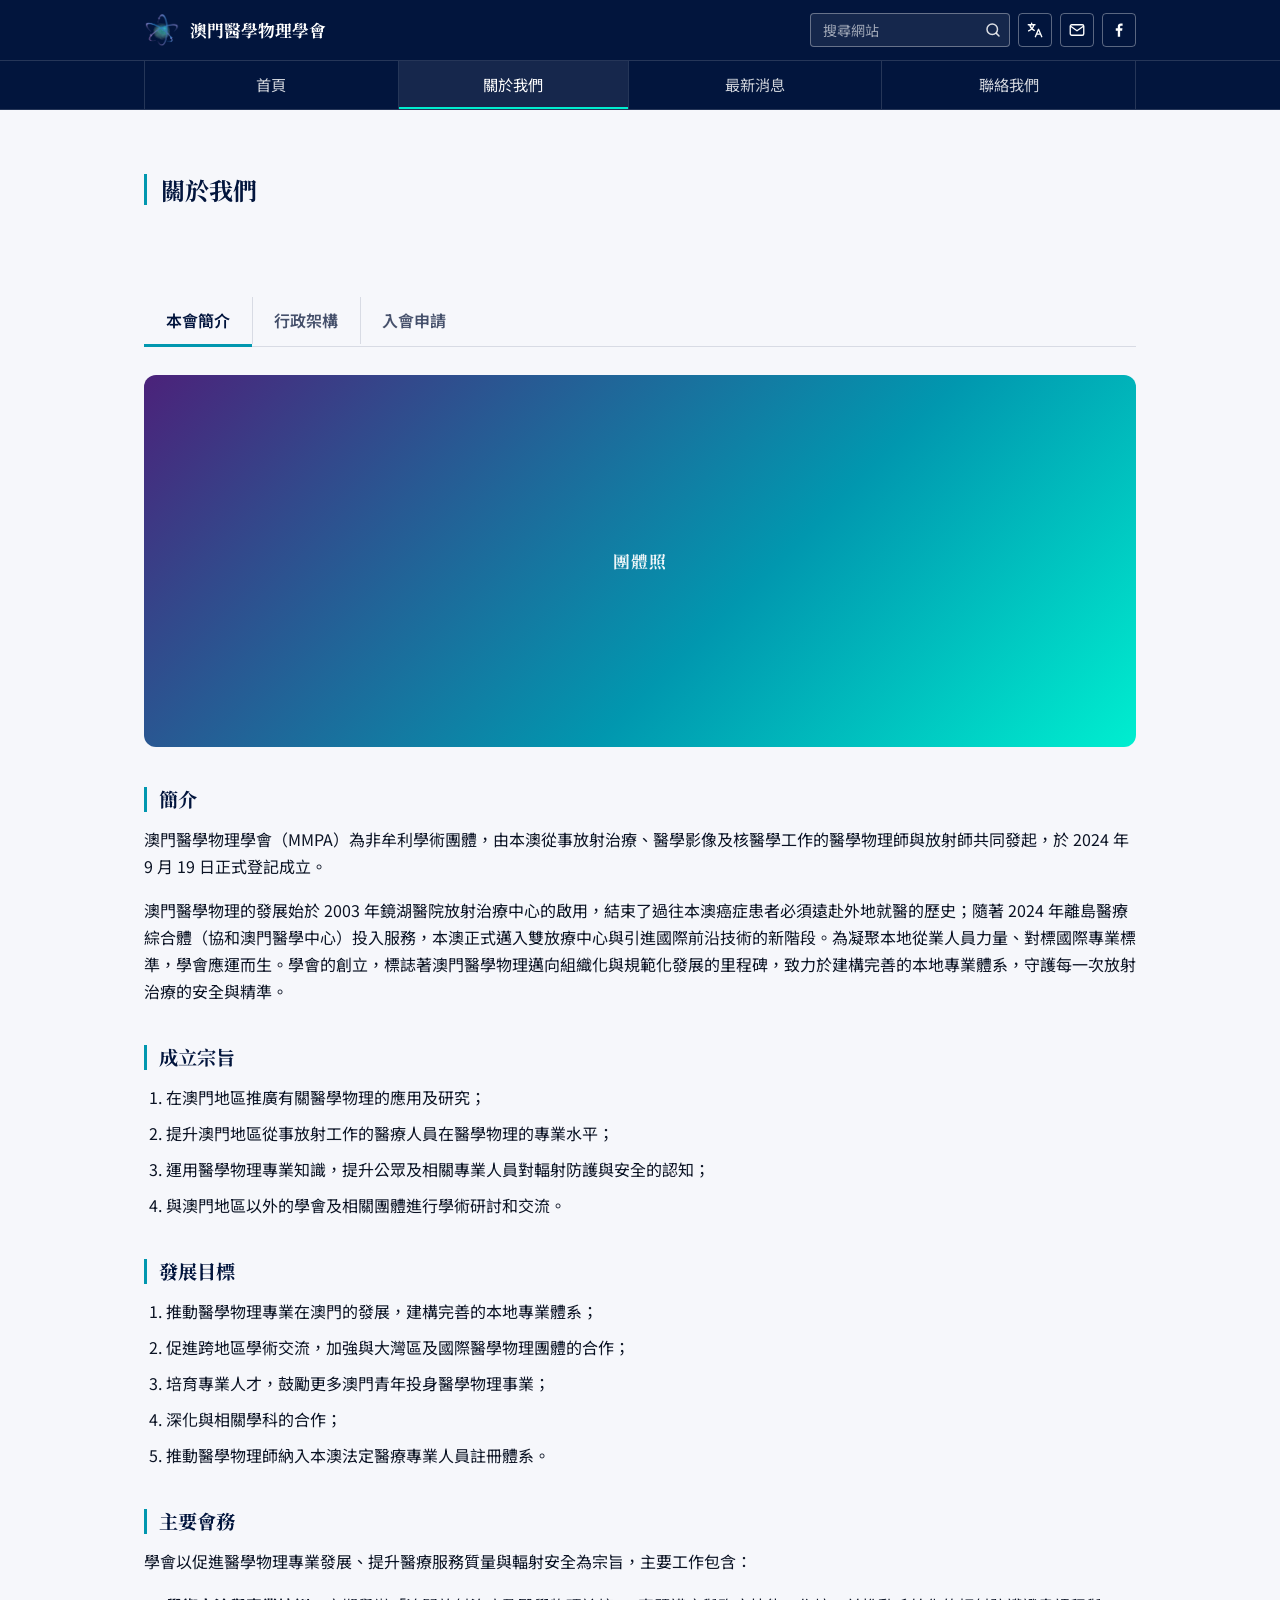
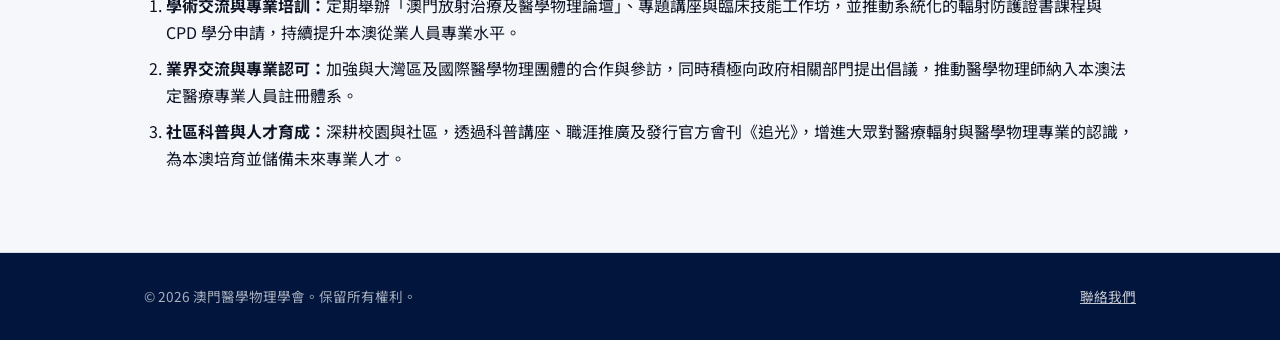
==== commit 42e49519: "replaced AoA with application" ====
--- a/about.html
+++ b/about.html
@@ -15,7 +15,7 @@
     <a href="index.html" class="logo">
       <img src="images/logo.png" alt="學會標誌" width="36" height="36">
       <span class="lang-zh">澳門醫學物理學會</span>
-      <span class="lang-en">Macau Medical Physics Association</span>
+      <span class="lang-en">Macao Medical Physics Association</span>
     </a>
     <div class="header-tools">
       <form class="site-search" id="site-search" role="search" autocomplete="off">
@@ -24,7 +24,7 @@
         <ul class="search-results" id="search-results" hidden></ul>
       </form>
       <button type="button" id="lang-toggle" class="icon-btn" aria-label="Switch to English" title="中文 / English"><svg viewBox="0 0 24 24" fill="none" stroke="currentColor" stroke-width="1.8" stroke-linecap="round" stroke-linejoin="round" aria-hidden="true"><path d="M3 5h9M7.5 3v2M5 5c.8 3.4 3 6 6 7.5M10.5 5c-.6 3.2-3 6.4-7 8.2"/><path d="M12.5 21l4.2-10 4.3 10M14 17.5h5.4"/></svg></button>
-      <a class="icon-btn" href="mailto:inquiry.mmpa@gmail.com" aria-label="Email" title="Email"><svg viewBox="0 0 24 24" fill="none" stroke="currentColor" stroke-width="1.8" stroke-linecap="round" stroke-linejoin="round" aria-hidden="true"><rect x="3" y="5" width="18" height="14" rx="2"/><path d="M3.5 7l8.5 6 8.5-6"/></svg></a>
+      <a class="icon-btn" href="mailto:medicalphysics.macau@gmail.com" aria-label="Email" title="Email"><svg viewBox="0 0 24 24" fill="none" stroke="currentColor" stroke-width="1.8" stroke-linecap="round" stroke-linejoin="round" aria-hidden="true"><rect x="3" y="5" width="18" height="14" rx="2"/><path d="M3.5 7l8.5 6 8.5-6"/></svg></a>
       <!-- TODO: 把 href="#" 換成學會的 Facebook 專頁網址 -->
       <a class="icon-btn" href="#" target="_blank" rel="noopener" aria-label="Facebook" title="Facebook"><svg viewBox="0 0 24 24" fill="currentColor" aria-hidden="true"><path d="M13.5 21v-8h2.7l.4-3.2h-3.1V7.8c0-.9.3-1.5 1.6-1.5h1.7V3.4c-.3 0-1.3-.1-2.4-.1-2.4 0-4 1.5-4 4.1v2.4H7.7V13h2.7v8h3.1z"/></svg></a>
     </div>
@@ -37,8 +37,8 @@
         <a href="about.html" aria-current="page"><span class="lang-zh">關於我們</span><span class="lang-en">About</span></a>
         <div class="subnav">
           <a href="about.html#intro"><span class="lang-zh">本會簡介</span><span class="lang-en">About the Association</span></a>
-          <a href="about.html#constitution"><span class="lang-zh">章程</span><span class="lang-en">Constitution</span></a>
           <a href="about.html#structure"><span class="lang-zh">行政架構</span><span class="lang-en">Organization</span></a>
+          <a href="about.html#join"><span class="lang-zh">入會申請</span><span class="lang-en">Membership</span></a>
         </div>
       </div>
       <a href="news.html"><span class="lang-zh">最新消息</span><span class="lang-en">News</span></a>
@@ -62,8 +62,8 @@
       <!-- 分頁籤：網址可直接指定，例如 about.html#structure 會打開「行政架構」 -->
       <div class="tabs" role="tablist" aria-label="About">
         <a class="tab" role="tab" href="#intro" id="tab-intro" data-tab="intro" aria-controls="panel-intro" aria-selected="true"><span class="lang-zh">本會簡介</span><span class="lang-en">About the Association</span></a>
-        <a class="tab" role="tab" href="#constitution" id="tab-constitution" data-tab="constitution" aria-controls="panel-constitution" aria-selected="false" tabindex="-1"><span class="lang-zh">章程</span><span class="lang-en">Constitution</span></a>
         <a class="tab" role="tab" href="#structure" id="tab-structure" data-tab="structure" aria-controls="panel-structure" aria-selected="false" tabindex="-1"><span class="lang-zh">行政架構</span><span class="lang-en">Organization</span></a>
+        <a class="tab" role="tab" href="#join" id="tab-join" data-tab="join" aria-controls="panel-join" aria-selected="false" tabindex="-1"><span class="lang-zh">入會申請</span><span class="lang-en">Membership</span></a>
       </div>
 
       <!-- ========== 本會簡介 ========== -->
@@ -135,18 +135,7 @@
         </div>
       </div>
 
-      <!-- ========== 章程 ========== -->
-      <div class="tab-panel prose" id="panel-constitution" role="tabpanel" aria-labelledby="tab-constitution">
-        <!-- TODO: 章程全文尚未提供。可在此貼上條文，或放一個 PDF 下載連結，例如：
-             <a class="btn" href="docs/MMPA_constitution.pdf" target="_blank" rel="noopener">下載章程（PDF）</a> -->
-        <div class="sub-head"><h3><span class="lang-zh">學會章程</span><span class="lang-en">Constitution</span></h3></div>
-        <p>
-          <span class="lang-zh">章程內容整理中，稍後將於此頁公佈。</span>
-          <span class="lang-en">The Association's constitution is being prepared and will be published on this page shortly.</span>
-        </p>
-      </div>
-
-      <!-- ========== 行政架構（原 members.html 的內容）========== -->
+      <!-- ========== 行政架構 ========== -->
       <div class="tab-panel" id="panel-structure" role="tabpanel" aria-labelledby="tab-structure">
         <p class="org-intro">
           <span class="lang-zh">學會設會員大會主席團、理事會及監事會。
@@ -171,7 +160,7 @@
             <p class="profession"><span class="lang-zh">放射師、醫學物理師</span><span class="lang-en">Radiographer, Medical Physicist</span></p>
           </div>
           <div class="member-card">
-            <img src="images/members/LWT.jpg" alt="廖偉霆">
+            <img src="images/members/LWT.png" alt="廖偉霆">
             <h3>廖偉霆</h3>
             <p class="role"><span class="lang-zh">副會長</span><span class="lang-en">Vice Chairperson</span></p>
             <p class="profession"><span class="lang-zh">放射師、醫學物理師</span><span class="lang-en">Radiographer, Medical Physicist</span></p>
@@ -266,20 +255,229 @@
             <!-- <p class="profession"><span class="lang-zh">職稱／單位</span><span class="lang-en">Title / Affiliation</span></p> -->
           </div>
           <div class="member-card member-card--advisor">
-            <img src="images/members/ADV4.png" alt="林珊珊">
+            <img src="images/members/LSS.png" alt="林珊珊">
             <h3>林珊珊</h3>
             <p class="role"><span class="lang-zh">財務顧問</span><span class="lang-en">Financial Advisor</span></p>
             <!-- <p class="profession"><span class="lang-zh">職稱／單位</span><span class="lang-en">Title / Affiliation</span></p> -->
           </div>
         </div>
       </div>
+
+      <!-- ========== 入會申請 ========== -->
+      <div class="tab-panel join" id="panel-join" role="tabpanel" aria-labelledby="tab-join">
+
+        <p class="join-lead">
+          <span class="lang-zh">凡認同本會宗旨、有意加入的人士，均可向理事會提出書面申請，經理事會批准後即成為會員。</span>
+          <span class="lang-en">Anyone who endorses the Association's objectives and wishes to join may apply in writing to the Board of Directors, and becomes a member upon the Board's approval.</span>
+        </p>
+
+        <!-- 會員類別（依章程第六條）-->
+        <div class="sub-head"><h3><span class="lang-zh">會員類別與資格</span><span class="lang-en">Membership classes</span></h3></div>
+        <div class="join-types">
+          <div class="join-type">
+            <h4><span class="lang-zh">個人會員</span><span class="lang-en">Individual Member</span></h4>
+            <p><span class="lang-zh">年滿二十歲，並同時具備：</span><span class="lang-en">Aged 20 or above, and holding both:</span></p>
+            <ul>
+              <li><span class="lang-zh">醫學物理、醫學工程、放射科學、醫學影像或相關學歷；</span><span class="lang-en">a qualification in medical physics, biomedical engineering, radiological science, medical imaging or a related field;</span></li>
+              <li><span class="lang-zh">從事醫學放射專業工作兩年或以上。</span><span class="lang-en">two or more years of work in a medical radiation profession.</span></li>
+            </ul>
+          </div>
+          <div class="join-type">
+            <h4><span class="lang-zh">準會員</span><span class="lang-en">Associate Member</span></h4>
+            <p><span class="lang-zh">訓練與工作年資未達個人會員資格者。</span><span class="lang-en">For those whose training and work experience do not yet meet the requirements for Individual Membership.</span></p>
+          </div>
+          <div class="join-type">
+            <h4><span class="lang-zh">贊助會員</span><span class="lang-en">Sponsoring Member</span></h4>
+            <p><span class="lang-zh">贊同本會宗旨，並贊助本會經費及工作之團體或個人，經理事會通過者。</span><span class="lang-en">Organizations or individuals who endorse the Association's objectives and support its funding and work, as approved by the Board.</span></p>
+          </div>
+        </div>
+
+        <!-- TODO: 入會費與年費由理事會訂定（章程第十二條），請填入實際金額，例如：
+             入會費 MOP 100、年費：個人會員 MOP 100 ／ 準會員 MOP 50。確定前可保留下面這句。 -->
+        <p class="join-note">
+          <span class="lang-zh">入會費及年費金額由理事會訂定，申請獲批准後會以電郵通知繳費方式。</span>
+          <span class="lang-en">The admission fee and annual fee are set by the Board of Directors; you will be notified of payment details by email once your application is approved.</span>
+        </p>
+
+        <!-- 申請流程 -->
+        <div class="sub-head"><h3><span class="lang-zh">申請流程</span><span class="lang-en">How to apply</span></h3></div>
+        <ol class="join-steps">
+          <li>
+            <strong><span class="lang-zh">填寫申請表</span><span class="lang-en">Fill in the form</span></strong>
+            <span class="lang-zh">在下方選擇會員類別並填寫資料。</span><span class="lang-en">Choose a membership class and complete the form below.</span>
+          </li>
+          <li>
+            <strong><span class="lang-zh">發送電郵</span><span class="lang-en">Send by email</span></strong>
+            <!-- TODO: 請確認本會實際要求哪些證明文件 -->
+            <span class="lang-zh">按「提交」後會產生申請郵件，請附上學歷及工作證明副本再寄出。</span><span class="lang-en">Submitting prepares an email; attach copies of your qualification and employment proof and send it.</span>
+          </li>
+          <li>
+            <strong><span class="lang-zh">理事會審批</span><span class="lang-en">Board review</span></strong>
+            <span class="lang-zh">理事會審議申請，結果以電郵通知。</span><span class="lang-en">The Board reviews your application and replies by email.</span>
+          </li>
+          <li>
+            <strong><span class="lang-zh">繳費成為會員</span><span class="lang-en">Pay and join</span></strong>
+            <span class="lang-zh">按通知繳交入會費及年費後，正式成為會員。</span><span class="lang-en">Pay the admission and annual fees as notified to complete your membership.</span>
+          </li>
+        </ol>
+
+        <!-- 線上申請表。沒有後端：按「提交」會整理成一封郵件（收件人見 script.js 的 JOIN_TO）。 -->
+        <div class="sub-head"><h3><span class="lang-zh">線上申請表</span><span class="lang-en">Application form</span></h3></div>
+
+        <form id="join-form" class="join-form">
+
+          <fieldset>
+            <legend><span class="lang-zh">申請類別</span><span class="lang-en">Membership class</span></legend>
+            <label class="choice"><input type="radio" name="type" value="individual" data-label="會員類別" data-text="個人會員" checked required><span><span class="lang-zh">個人會員</span><span class="lang-en">Individual Member</span></span></label>
+            <label class="choice"><input type="radio" name="type" value="associate" data-label="會員類別" data-text="準會員"><span><span class="lang-zh">準會員</span><span class="lang-en">Associate Member</span></span></label>
+            <label class="choice"><input type="radio" name="type" value="sponsor" data-label="會員類別" data-text="贊助會員"><span><span class="lang-zh">贊助會員</span><span class="lang-en">Sponsoring Member</span></span></label>
+          </fieldset>
+
+          <fieldset>
+            <legend><span class="lang-zh">個人資料</span><span class="lang-en">Personal information</span></legend>
+            <div class="form-row">
+              <div class="field">
+                <label for="j-name-zh"><span class="lang-zh">姓名（中文）／聯絡人</span><span class="lang-en">Name (Chinese) / contact person</span></label>
+                <input type="text" id="j-name-zh" name="name_zh" data-label="姓名（中文）" autocomplete="name" required>
+              </div>
+              <div class="field">
+                <label for="j-name-en"><span class="lang-zh">姓名（英文／葡文）</span><span class="lang-en">Name (English / Portuguese)</span></label>
+                <input type="text" id="j-name-en" name="name_en" data-label="姓名（英文／葡文）" autocomplete="off">
+              </div>
+            </div>
+            <div class="form-row">
+              <div class="field">
+                <label for="j-email"><span class="lang-zh">電郵</span><span class="lang-en">Email</span></label>
+                <input type="email" id="j-email" name="email" data-label="電郵" autocomplete="email" required>
+              </div>
+              <div class="field">
+                <label for="j-phone"><span class="lang-zh">聯絡電話</span><span class="lang-en">Phone</span></label>
+                <input type="tel" id="j-phone" name="phone" data-label="聯絡電話" autocomplete="tel" required>
+              </div>
+            </div>
+            <div class="field">
+              <label for="j-address"><span class="lang-zh">通訊地址（選填）</span><span class="lang-en">Postal address (optional)</span></label>
+              <input type="text" id="j-address" name="address" data-label="通訊地址" autocomplete="street-address">
+            </div>
+          </fieldset>
+
+          <!-- 贊助會員才顯示 -->
+          <fieldset data-for="sponsor">
+            <legend><span class="lang-zh">贊助資料</span><span class="lang-en">Sponsorship details</span></legend>
+            <div class="field">
+              <label for="j-org"><span class="lang-zh">團體名稱（以個人名義贊助可留空）</span><span class="lang-en">Organization (leave blank if sponsoring as an individual)</span></label>
+              <input type="text" id="j-org" name="sponsor_org" data-label="團體名稱">
+            </div>
+            <div class="field">
+              <label for="j-sponsor-note"><span class="lang-zh">贊助意向／說明</span><span class="lang-en">Sponsorship intention / notes</span></label>
+              <textarea id="j-sponsor-note" name="sponsor_note" rows="4" data-label="贊助意向／說明" required></textarea>
+            </div>
+          </fieldset>
+
+          <!-- 個人會員、準會員才顯示 -->
+          <fieldset data-for="individual associate">
+            <legend><span class="lang-zh">學歷</span><span class="lang-en">Academic qualification</span></legend>
+            <div class="form-row">
+              <div class="field">
+                <label for="j-degree"><span class="lang-zh">最高學歷</span><span class="lang-en">Highest qualification</span></label>
+                <select id="j-degree" name="degree" data-label="最高學歷" required>
+                  <option value="">—</option>
+                  <option value="博士">博士 / Doctorate</option>
+                  <option value="碩士">碩士 / Master's</option>
+                  <option value="學士">學士 / Bachelor's</option>
+                  <option value="其他">其他 / Other</option>
+                </select>
+              </div>
+              <div class="field">
+                <label for="j-major"><span class="lang-zh">專業／科目</span><span class="lang-en">Field of study</span></label>
+                <input type="text" id="j-major" name="major" data-label="專業／科目" required>
+              </div>
+            </div>
+            <div class="form-row">
+              <div class="field">
+                <label for="j-school"><span class="lang-zh">畢業院校</span><span class="lang-en">University / institution</span></label>
+                <input type="text" id="j-school" name="school" data-label="畢業院校" required>
+              </div>
+              <div class="field">
+                <label for="j-year"><span class="lang-zh">畢業年份</span><span class="lang-en">Year awarded</span></label>
+                <input type="number" id="j-year" name="grad_year" data-label="畢業年份" min="1950" max="2100" step="1" inputmode="numeric" required>
+              </div>
+            </div>
+          </fieldset>
+
+          <fieldset data-for="individual associate">
+            <legend><span class="lang-zh">現職及工作經歷</span><span class="lang-en">Employment</span></legend>
+            <div class="form-row">
+              <div class="field">
+                <label for="j-employer"><span class="lang-zh">現職機構</span><span class="lang-en">Current employer</span></label>
+                <input type="text" id="j-employer" name="employer" data-label="現職機構" required>
+              </div>
+              <div class="field">
+                <label for="j-title"><span class="lang-zh">職位</span><span class="lang-en">Job title</span></label>
+                <input type="text" id="j-title" name="job_title" data-label="職位" required>
+              </div>
+            </div>
+            <div class="field">
+              <label for="j-exp"><span class="lang-zh">從事醫學放射相關專業工作年資（年）</span><span class="lang-en">Years of work in a medical radiation profession</span></label>
+              <input type="number" id="j-exp" name="exp_years" data-label="相關工作年資（年）" min="0" max="60" step="0.5" inputmode="decimal" required>
+              <p class="join-hint" id="join-exp-hint" hidden>
+                <span class="lang-zh">個人會員須具兩年或以上相關工作經驗；未滿兩年建議改選「準會員」。</span>
+                <span class="lang-en">Individual Members need two or more years of relevant experience; with less, please consider applying as an Associate Member.</span>
+              </p>
+            </div>
+            <div class="field">
+              <label for="j-history"><span class="lang-zh">相關工作經歷（由近至遠，註明起訖年月、機構及職務）</span><span class="lang-en">Relevant work history (most recent first: dates, employer, role)</span></label>
+              <textarea id="j-history" name="history" rows="5" data-label="相關工作經歷"></textarea>
+            </div>
+          </fieldset>
+
+          <fieldset>
+            <legend><span class="lang-zh">聲明</span><span class="lang-en">Declaration</span></legend>
+            <label class="choice" data-for="individual">
+              <input type="checkbox" name="age_ok" data-label="年滿二十歲" required>
+              <span><span class="lang-zh">本人年滿二十歲。</span><span class="lang-en">I am aged 20 or above.</span></span>
+            </label>
+            <label class="choice">
+              <input type="checkbox" name="decl_ok" data-label="聲明資料屬實並願遵守章程" required>
+              <span><span class="lang-zh">本人聲明以上資料及所附文件屬實、正確及完整，並願意遵守本會章程。</span><span class="lang-en">I declare that the information given and any documents attached are true, correct and complete, and I am willing to abide by the Association's Constitution.</span></span>
+            </label>
+            <label class="choice">
+              <input type="checkbox" name="pdpa_ok" data-label="同意收集及使用個人資料" required>
+              <span><span class="lang-zh">本人同意本會為處理入會申請而收集及使用以上個人資料。</span><span class="lang-en">I consent to the Association collecting and using the above personal data to process my application.</span></span>
+            </label>
+          </fieldset>
+
+          <button type="submit" class="submit-btn"><span class="lang-zh">提交申請</span><span class="lang-en">Submit application</span></button>
+        </form>
+
+        <!-- 提交後出現：郵件內容預覽 + 開啟郵件／複製 -->
+        <div class="join-result" id="join-result" hidden tabindex="-1">
+          <h3><span class="lang-zh">申請內容已整理好</span><span class="lang-en">Your application is ready</span></h3>
+          <p>
+            <span class="lang-zh">請按「開啟郵件程式」寄出，並<strong>附上學歷及工作證明副本</strong>。若郵件程式沒有自動帶入內容，請按「複製內容」後貼到郵件中，寄至 <span class="join-to"></span>。</span>
+            <span class="lang-en">Click “Open email app” to send it, and <strong>attach copies of your qualification and employment proof</strong>. If the email app doesn't fill in the text, use “Copy text” and paste it into an email to <span class="join-to"></span>.</span>
+          </p>
+          <!-- 申請內容太長、無法直接放進郵件連結時才顯示 -->
+          <p class="join-hint" id="join-pasted" hidden>
+            <span class="lang-zh">申請內容較長，已自動複製到剪貼簿。開啟郵件後，請在本文按 Ctrl+V（手機長按）貼上。</span>
+            <span class="lang-en">Your application is long, so it has been copied to the clipboard. After the email opens, paste it into the body (Ctrl+V, or long-press on mobile).</span>
+          </p>
+          <textarea id="join-text" readonly rows="10" aria-label="Application text"></textarea>
+          <div class="join-actions">
+            <a class="btn" id="join-mailto" href="#"><span class="lang-zh">開啟郵件程式</span><span class="lang-en">Open email app</span></a>
+            <button type="button" class="btn btn-outline" id="join-copy"><span class="lang-zh">複製內容</span><span class="lang-en">Copy text</span></button>
+            <span class="join-copied" id="join-copied" hidden><span class="lang-zh">已複製 ✓</span><span class="lang-en">Copied ✓</span></span>
+          </div>
+        </div>
+
+      </div>
     </div>
   </section>
 </main>
 
 <footer class="site-footer">
   <div class="wrap">
-    <span><span class="lang-zh">© 2026 澳門醫學物理學會。保留所有權利。</span><span class="lang-en">© 2026 Macau Medical Physics Association. All rights reserved.</span></span>
+    <span><span class="lang-zh">© 2026 澳門醫學物理學會。保留所有權利。</span><span class="lang-en">© 2026 Macao Medical Physics Association. All rights reserved.</span></span>
     <span><a href="contact.html"><span class="lang-zh">聯絡我們</span><span class="lang-en">Contact</span></a></span>
   </div>
 </footer>
--- a/style.css
+++ b/style.css
@@ -823,6 +823,7 @@
   font-weight: 600;
 }
 .field input,
+.field select, 
 .field textarea {
   width: 100%;
   border: 1px solid var(--line);
@@ -833,6 +834,7 @@
 }
 .field textarea { resize: vertical; min-height: 150px; }
 .field input:focus,
+.field select:focus,
 .field textarea:focus {
   outline: 2px solid var(--teal);
   outline-offset: 1px;
@@ -891,3 +893,129 @@
 .carousel-btn:focus-visible {
   outline-color: var(--mint);
 }
+
+/* 入會申請 / Membership application ------------------------------------ */
+.join-lead { margin-bottom: 28px; max-width: 46em; }
+
+.join-types {
+  display: grid;
+  grid-template-columns: repeat(auto-fit, minmax(240px, 1fr));
+  gap: 16px;
+  margin-bottom: 16px;
+}
+.join-type {
+  background: #fff;
+  border: 1px solid var(--line);
+  border-top: 3px solid var(--teal);
+  padding: 18px 20px 8px;
+}
+.join-type h4 { margin: 0 0 8px; font-size: 1.05rem; color: var(--navy); }
+.join-type p { font-size: 0.92rem; color: #45506b; margin-bottom: 0.5em; }
+.join-type ul { padding-left: 1.2em; margin: 0 0 0.8em; font-size: 0.92rem; color: #45506b; }
+.join-type li { margin-bottom: 0.3em; }
+
+.join-note {
+  color: #45506b;
+  font-size: 0.9rem;
+  border-left: 3px solid var(--mint);
+  padding-left: 14px;
+  margin-bottom: 8px;
+}
+
+.join-steps {
+  list-style: none;
+  padding: 0;
+  margin: 0 0 8px;
+  display: grid;
+  grid-template-columns: repeat(auto-fit, minmax(210px, 1fr));
+  gap: 16px;
+  counter-reset: step;
+}
+.join-steps li {
+  counter-increment: step;
+  position: relative;
+  padding: 2px 0 2px 46px;
+  font-size: 0.92rem;
+  color: #45506b;
+  margin: 0;
+}
+.join-steps li::before {
+  content: counter(step);
+  position: absolute;
+  left: 0;
+  top: 0;
+  width: 32px;
+  height: 32px;
+  display: grid;
+  place-items: center;
+  border-radius: 50%;
+  background: var(--navy);
+  color: #fff;
+  font-family: var(--font-body-en), var(--font-body-zh);
+  font-weight: 700;
+}
+.join-steps strong { display: block; color: var(--navy); margin-bottom: 2px; font-size: 1rem; }
+
+.join-form fieldset {
+  min-width: 0;
+  margin: 0 0 20px;
+  padding: 18px 22px 6px;
+  background: #fff;
+  border: 1px solid var(--line);
+  border-radius: var(--radius);
+}
+.join-form legend {
+  padding: 0 8px;
+  font-family: var(--font-head-zh), var(--font-head-en);
+  font-weight: 700;
+  color: var(--navy);
+}
+.form-row { display: grid; grid-template-columns: 1fr 1fr; gap: 0 20px; }
+@media (max-width: 640px) {
+  .form-row { grid-template-columns: 1fr; }
+  .join-form fieldset { padding: 16px 16px 4px; }
+}
+/* 必填欄位在標籤後加紅色星號 */
+.join-form .field:has([required]) > label::after { content: " *"; color: #b3261e; }
+.join-form select { font: inherit; }
+
+.choice { display: flex; gap: 10px; align-items: flex-start; margin: 0 0 12px; cursor: pointer; }
+.choice input { width: auto; margin-top: 0.45em; flex-shrink: 0; accent-color: var(--teal); }
+
+.join-hint {
+  margin: 8px 0 0;
+  padding: 8px 12px;
+  font-size: 0.88rem;
+  color: var(--purple);
+  background: rgba(75, 34, 122, 0.06);
+  border-radius: var(--radius);
+}
+
+.join-result {
+  margin-top: 28px;
+  padding: 22px 24px;
+  background: #fff;
+  border: 1px solid var(--line);
+  border-left: 4px solid var(--mint);
+  scroll-margin-top: 130px;
+}
+.join-result:focus { outline: none; }
+.join-result h3 { margin-bottom: 8px; }
+.join-result textarea {
+  width: 100%;
+  min-height: 200px;
+  margin: 8px 0 16px;
+  padding: 12px;
+  border: 1px solid var(--line);
+  border-radius: var(--radius);
+  background: var(--paper);
+  font: 0.85rem/1.7 ui-monospace, "SFMono-Regular", Menlo, Consolas, "Noto Sans TC", monospace;
+  color: var(--ink);
+  resize: vertical;
+}
+.join-actions { display: flex; flex-wrap: wrap; gap: 12px; align-items: center; }
+button.btn { border: none; cursor: pointer; font-family: inherit; }
+.btn-outline { background: transparent; color: var(--navy); border: 1px solid var(--navy); padding: 10px 22px; }
+button.btn-outline { border: 1px solid var(--navy); }
+.btn-outline:hover { background: var(--navy); color: #fff; }
+.join-copied { color: var(--teal); font-weight: 600; font-size: 0.9rem; }
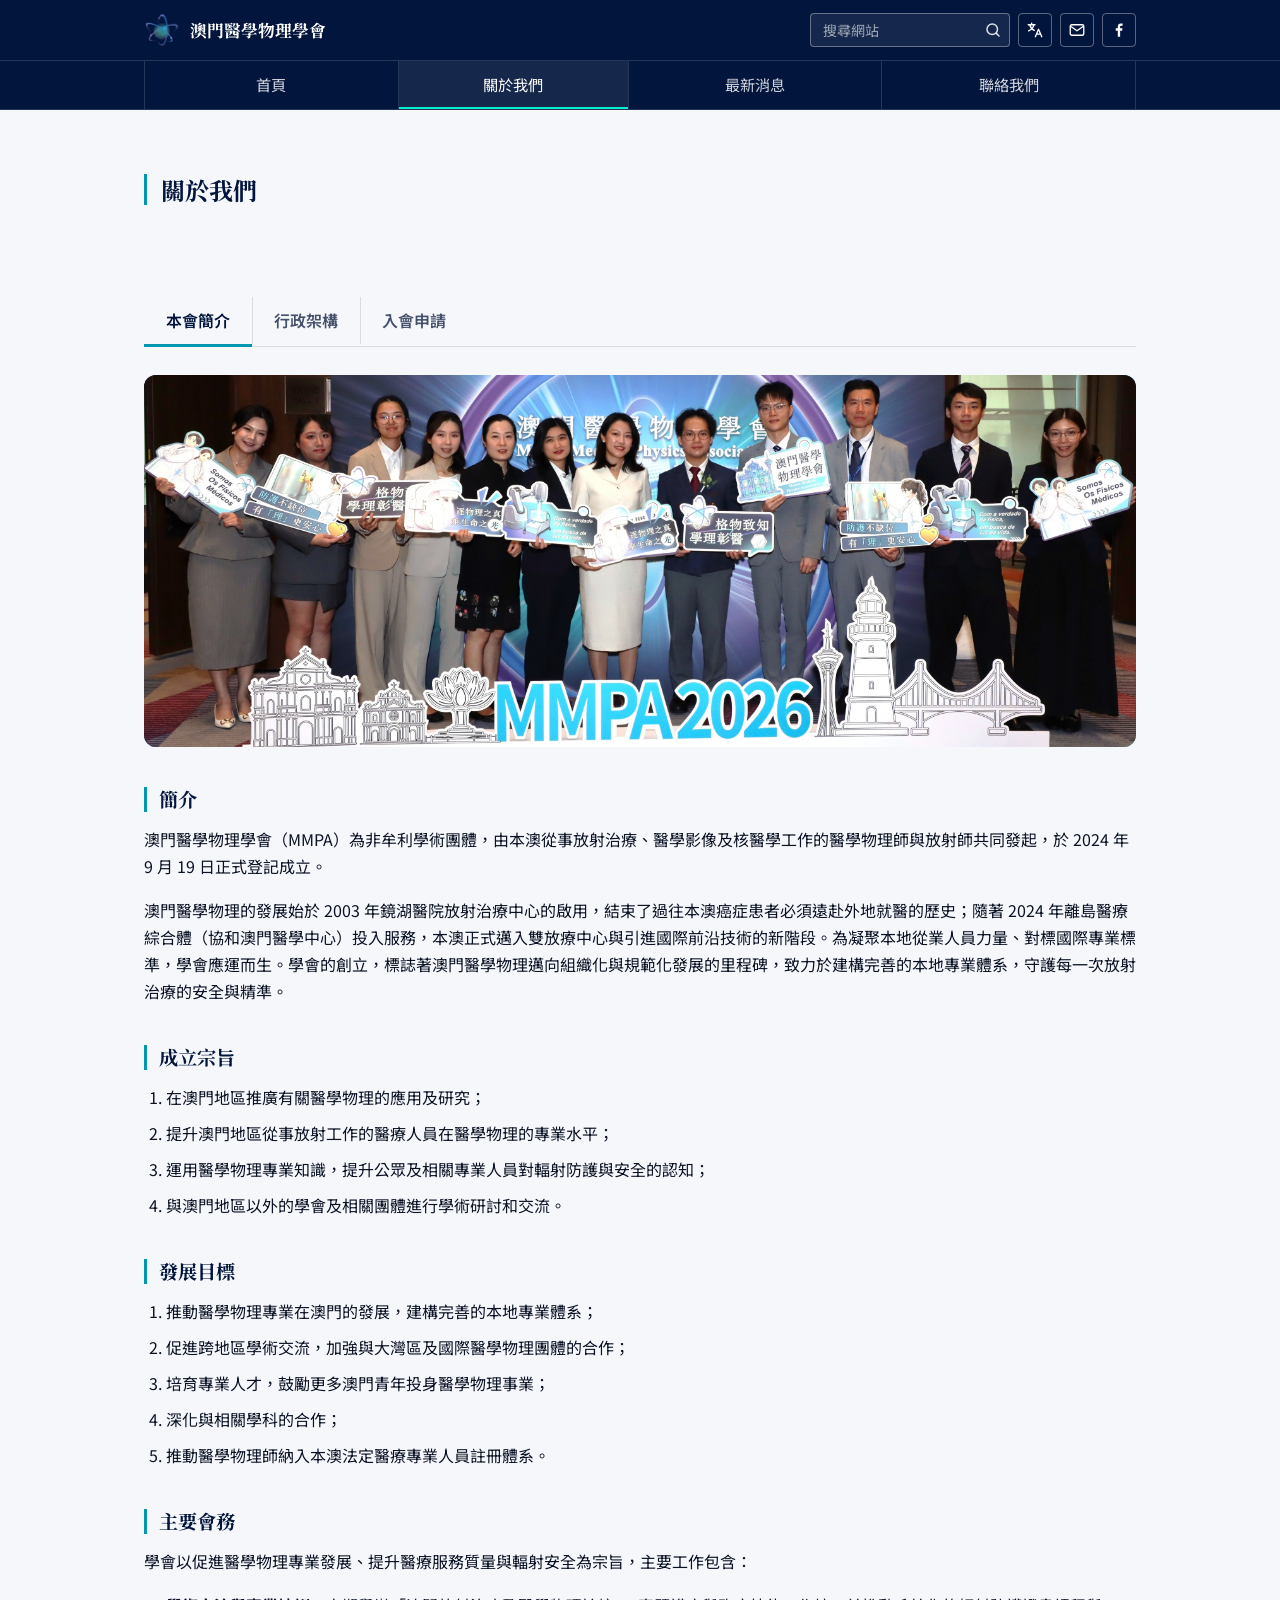
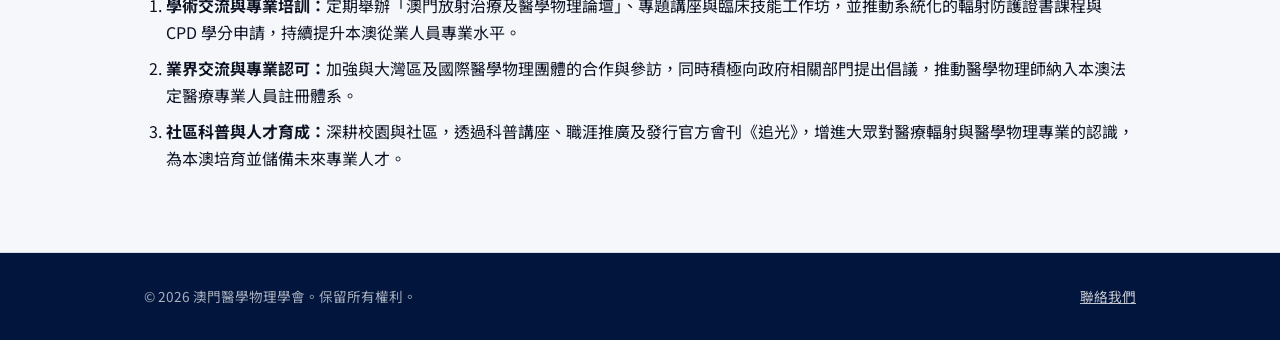
==== commit 73469d14: "build membership application, split news into registration and review" ====
--- a/about.html
+++ b/about.html
@@ -25,8 +25,7 @@
       </form>
       <button type="button" id="lang-toggle" class="icon-btn" aria-label="Switch to English" title="中文 / English"><svg viewBox="0 0 24 24" fill="none" stroke="currentColor" stroke-width="1.8" stroke-linecap="round" stroke-linejoin="round" aria-hidden="true"><path d="M3 5h9M7.5 3v2M5 5c.8 3.4 3 6 6 7.5M10.5 5c-.6 3.2-3 6.4-7 8.2"/><path d="M12.5 21l4.2-10 4.3 10M14 17.5h5.4"/></svg></button>
       <a class="icon-btn" href="mailto:medicalphysics.macau@gmail.com" aria-label="Email" title="Email"><svg viewBox="0 0 24 24" fill="none" stroke="currentColor" stroke-width="1.8" stroke-linecap="round" stroke-linejoin="round" aria-hidden="true"><rect x="3" y="5" width="18" height="14" rx="2"/><path d="M3.5 7l8.5 6 8.5-6"/></svg></a>
-      <!-- TODO: 把 href="#" 換成學會的 Facebook 專頁網址 -->
-      <a class="icon-btn" href="#" target="_blank" rel="noopener" aria-label="Facebook" title="Facebook"><svg viewBox="0 0 24 24" fill="currentColor" aria-hidden="true"><path d="M13.5 21v-8h2.7l.4-3.2h-3.1V7.8c0-.9.3-1.5 1.6-1.5h1.7V3.4c-.3 0-1.3-.1-2.4-.1-2.4 0-4 1.5-4 4.1v2.4H7.7V13h2.7v8h3.1z"/></svg></a>
+      <a class="icon-btn" href="https://www.facebook.com/profile.php?id=61595477795837" target="_blank" rel="noopener" aria-label="Facebook" title="Facebook"><svg viewBox="0 0 24 24" fill="currentColor" aria-hidden="true"><path d="M13.5 21v-8h2.7l.4-3.2h-3.1V7.8c0-.9.3-1.5 1.6-1.5h1.7V3.4c-.3 0-1.3-.1-2.4-.1-2.4 0-4 1.5-4 4.1v2.4H7.7V13h2.7v8h3.1z"/></svg></a>
     </div>
     <button type="button" id="nav-toggle" class="nav-toggle" aria-label="Open menu" aria-expanded="false" aria-controls="main-nav">☰</button>
   </div>
@@ -37,7 +36,7 @@
         <a href="about.html" aria-current="page"><span class="lang-zh">關於我們</span><span class="lang-en">About</span></a>
         <div class="subnav">
           <a href="about.html#intro"><span class="lang-zh">本會簡介</span><span class="lang-en">About the Association</span></a>
-          <a href="about.html#structure"><span class="lang-zh">行政架構</span><span class="lang-en">Organization</span></a>
+          <a href="about.html#structure"><span class="lang-zh">組織架構</span><span class="lang-en">Structure</span></a>
           <a href="about.html#join"><span class="lang-zh">入會申請</span><span class="lang-en">Membership</span></a>
         </div>
       </div>
@@ -138,7 +137,7 @@
       <!-- ========== 行政架構 ========== -->
       <div class="tab-panel" id="panel-structure" role="tabpanel" aria-labelledby="tab-structure">
         <p class="org-intro">
-          <span class="lang-zh">學會設會員大會主席團、理事會及監事會。
+          <span class="lang-zh">學會設會員大會、理事會及監事會。
             會員大會為學會最高權力機關，負責定立學會之發展方向，領導理事會及監事會拓展學會業務。
             理事會為學會行政機關，專責學會之行政事務、對外通訊聯絡，以及活動籌備等工作。
             監事會為學會之監察機關，專責監察理事會之工作合理性、財政核算，每年就理事會工作成果提出意見及建議，以確保學會發展符合澳門特別行政區法律。
@@ -150,26 +149,26 @@
         </p>
 
         <div class="group-head section-head">
-          <h2><span class="lang-zh">會員大會主席團</span><span class="lang-en">General Assembly</span></h2>
+          <h2><span class="lang-zh">會員大會</span><span class="lang-en">General Assembly</span></h2>
         </div>
         <div class="member-grid">
           <div class="member-card">
             <img src="images/members/LMI.png" alt="李敏兒">
             <h3>李敏兒</h3>
             <p class="role"><span class="lang-zh">會長</span><span class="lang-en">Chairperson</span></p>
-            <p class="profession"><span class="lang-zh">放射師、醫學物理師</span><span class="lang-en">Radiographer, Medical Physicist</span></p>
+            <p class="profession"><span class="lang-zh">放射師、醫學物理師（放射治療）</span><span class="lang-en">Radiographer, Medical Physicist (Radiotherapy)</span></p>
           </div>
           <div class="member-card">
             <img src="images/members/LWT.png" alt="廖偉霆">
             <h3>廖偉霆</h3>
             <p class="role"><span class="lang-zh">副會長</span><span class="lang-en">Vice Chairperson</span></p>
-            <p class="profession"><span class="lang-zh">放射師、醫學物理師</span><span class="lang-en">Radiographer, Medical Physicist</span></p>
+            <p class="profession"><span class="lang-zh">放射師、醫學物理師（放射治療）</span><span class="lang-en">Radiographer, Medical Physicist (Radiotherapy)</span></p>
           </div>
           <div class="member-card">
             <img src="images/members/CCI.png" alt="許正妍">
             <h3>許正妍</h3>
             <p class="role"><span class="lang-zh">秘書長</span><span class="lang-en">Secretary-General</span></p>
-            <p class="profession"><span class="lang-zh">放射師</span><span class="lang-en">Radiographer</span></p>
+            <p class="profession"><span class="lang-zh">放射師（放射治療）</span><span class="lang-en">Radiographer (Radiotherapy)</span></p>
           </div>
         </div>
 
@@ -181,31 +180,31 @@
             <img src="images/members/LKH.png" alt="李嘉浩">
             <h3>李嘉浩</h3>
             <p class="role"><span class="lang-zh">理事長</span><span class="lang-en">Director-General</span></p>
-            <p class="profession"><span class="lang-zh">醫學物理師</span><span class="lang-en">Medical Physicist</span></p>
+            <p class="profession"><span class="lang-zh">醫學物理師（放射治療）</span><span class="lang-en">Medical Physicist (Radiotherapy)</span></p>
           </div>
           <div class="member-card">
             <img src="images/members/LHT.png" alt="李凱彤">
             <h3>李凱彤</h3>
             <p class="role"><span class="lang-zh">副理事長</span><span class="lang-en">Deputy Director-General</span></p>
-            <p class="profession"><span class="lang-zh">醫學物理師</span><span class="lang-en">Medical Physicist</span></p>
+            <p class="profession"><span class="lang-zh">醫學物理師（放射治療）</span><span class="lang-en">Medical Physicist (Radiotherapy)</span></p>
           </div>
           <div class="member-card">
             <img src="images/members/CHC.png" alt="張浩澄">
             <h3>張浩澄</h3>
             <p class="role"><span class="lang-zh">財務</span><span class="lang-en">Treasurer</span></p>
-            <p class="profession"><span class="lang-zh">醫學物理師</span><span class="lang-en">Medical Physicist</span></p>
+            <p class="profession"><span class="lang-zh">醫學物理師（放射治療）</span><span class="lang-en">Medical Physicist (Radiotherapy)</span></p>
           </div>
           <div class="member-card">
             <img src="images/members/ZW.png" alt="周雯">
             <h3>周雯</h3>
             <p class="role"><span class="lang-zh">理事</span><span class="lang-en">Director</span></p>
-            <p class="profession"><span class="lang-zh">護士</span><span class="lang-en">Nurse</span></p>
+            <p class="profession"><span class="lang-zh">護士（介入治療）</span><span class="lang-en">Nurse (Interventional Therapy)</span></p>
           </div>
           <div class="member-card">
             <img src="images/members/CIU.png" alt="陳欣如">
             <h3>陳欣如</h3>
             <p class="role"><span class="lang-zh">理事</span><span class="lang-en">Director</span></p>
-            <p class="profession"><span class="lang-zh">放射師</span><span class="lang-en">Radiographer</span></p>
+            <p class="profession"><span class="lang-zh">放射師（放射治療）</span><span class="lang-en">Radiographer (Radiotherapy)</span></p>
           </div>
         </div>
 
@@ -217,19 +216,19 @@
             <img src="images/members/LCK.png" alt="梁志強">
             <h3>梁志強</h3>
             <p class="role"><span class="lang-zh">監事長</span><span class="lang-en">Chief Supervisor</span></p>
-            <p class="profession"><span class="lang-zh">工程師</span><span class="lang-en">Engineer</span></p>
+            <p class="profession"><span class="lang-zh">工程師（醫療器械）</span><span class="lang-en">Engineer (Medical Devices)</span></p>
           </div>
           <div class="member-card">
             <img src="images/members/MKL.png" alt="麥敬樂">
             <h3>麥敬樂</h3>
             <p class="role"><span class="lang-zh">副監事長</span><span class="lang-en">Deputy Chief Supervisor</span></p>
-            <p class="profession"><span class="lang-zh">放射師</span><span class="lang-en">Radiographer</span></p>
+            <p class="profession"><span class="lang-zh">放射師（核醫學）</span><span class="lang-en">Radiographer (Nuclear Medicine)</span></p>
           </div>
           <div class="member-card">
             <img src="images/members/TW.png" alt="鄧穎">
             <h3>鄧穎</h3>
             <p class="role"><span class="lang-zh">秘書</span><span class="lang-en">Secretary</span></p>
-            <p class="profession"><span class="lang-zh">放射師</span><span class="lang-en">Radiographer</span></p>
+            <p class="profession"><span class="lang-zh">放射師（介入治療）</span><span class="lang-en">Radiographer (Interventional Therapy)</span></p>
           </div>
         </div>
         <div class="group-head section-head">
@@ -240,25 +239,25 @@
             <img src="images/members/ADV1.png" alt="梁頌文">
             <h3>梁頌文</h3>
             <p class="role"><span class="lang-zh">臨床顧問</span><span class="lang-en">Clinical Advisor</span></p>
-            <p class="profession"><span class="lang-zh">放射治療專科醫生／仁伯爵綜合醫院</span><span class="lang-en">Radiation Oncologist / Conde S. Januário Hospital</span></p>
+            <p class="profession"><span class="lang-zh">放射治療專科醫生</span><span class="lang-en">Radiation Oncologist</span></p>
           </div>
           <div class="member-card member-card--advisor">
             <img src="images/members/ADV2.png" alt="莫昇萍">
             <h3>莫昇萍</h3>
             <p class="role"><span class="lang-zh">學術顧問</span><span class="lang-en">Academic Advisor</span></p>
-            <p class="profession"><span class="lang-zh">電子及電腦工程系教授／澳門大學</span><span class="lang-en">Professor of Electronic and Computer Engineering / University of Macau</span></p>
+            <p class="profession"><span class="lang-zh">澳門大學生物醫學工程系代主任</span><span class="lang-en">Interim Head of Department ofBiomedical Engineering at University of Macau</span></p>
           </div>
           <div class="member-card member-card--advisor">
-            <img src="images/members/ADV3.png" alt="鄭美鈺">
-            <h3>鄭美鈺</h3>
+            <img src="images/members/ADV3.png" alt="鄭鎂玉">
+            <h3>鄭鎂玉</h3>
             <p class="role"><span class="lang-zh">會務顧問</span><span class="lang-en">Membership Advisor</span></p>
-            <!-- <p class="profession"><span class="lang-zh">職稱／單位</span><span class="lang-en">Title / Affiliation</span></p> -->
+            <p class="profession"><span class="lang-zh">放射師</span><span class="lang-en">Radiographer</span></p>
           </div>
           <div class="member-card member-card--advisor">
             <img src="images/members/LSS.png" alt="林珊珊">
             <h3>林珊珊</h3>
             <p class="role"><span class="lang-zh">財務顧問</span><span class="lang-en">Financial Advisor</span></p>
-            <!-- <p class="profession"><span class="lang-zh">職稱／單位</span><span class="lang-en">Title / Affiliation</span></p> -->
+            <p class="profession"><span class="lang-zh">會計師</span><span class="lang-en">Accountant</span></p>
           </div>
         </div>
       </div>
@@ -307,9 +306,9 @@
             <span class="lang-zh">在下方選擇會員類別並填寫資料。</span><span class="lang-en">Choose a membership class and complete the form below.</span>
           </li>
           <li>
-            <strong><span class="lang-zh">發送電郵</span><span class="lang-en">Send by email</span></strong>
+            <strong><span class="lang-zh">上傳並提交</span><span class="lang-en">Upload and submit</span></strong>
             <!-- TODO: 請確認本會實際要求哪些證明文件 -->
-            <span class="lang-zh">按「提交」後會產生申請郵件，請附上學歷及工作證明副本再寄出。</span><span class="lang-en">Submitting prepares an email; attach copies of your qualification and employment proof and send it.</span>
+            <span class="lang-zh">附上學歷及工作證明後按「提交」，申請會直接送到學會。</span><span class="lang-en">Attach your qualification and employment proof and submit; your application goes straight to the Association.</span>
           </li>
           <li>
             <strong><span class="lang-zh">理事會審批</span><span class="lang-en">Board review</span></strong>
@@ -321,7 +320,7 @@
           </li>
         </ol>
 
-        <!-- 線上申請表。沒有後端：按「提交」會整理成一封郵件（收件人見 script.js 的 JOIN_TO）。 -->
+        <!-- 線上申請表。按「提交」會送到學會的 Google Apps Script（網址見 script.js 的 FORM_ENDPOINT）；失敗時退回郵件備援（收件人見 JOIN_TO）。 -->
         <div class="sub-head"><h3><span class="lang-zh">線上申請表</span><span class="lang-en">Application form</span></h3></div>
 
         <form id="join-form" class="join-form">
@@ -428,6 +427,15 @@
             <div class="field">
               <label for="j-history"><span class="lang-zh">相關工作經歷（由近至遠，註明起訖年月、機構及職務）</span><span class="lang-en">Relevant work history (most recent first: dates, employer, role)</span></label>
               <textarea id="j-history" name="history" rows="5" data-label="相關工作經歷"></textarea>
+            </div>
+          </fieldset>
+
+          <!-- 證明文件：個人會員、準會員才顯示。上限要與 script.js 的 MAX_FILES / MAX_FILE_BYTES、Code.gs 的 CONFIG 一致 -->
+          <fieldset data-for="individual associate">
+            <legend><span class="lang-zh">證明文件</span><span class="lang-en">Supporting documents</span></legend>
+            <div class="field">
+              <label for="j-files"><span class="lang-zh">學歷及工作證明（PDF／JPG／PNG，最多 3 個檔案，每個不超過 5 MB）</span><span class="lang-en">Qualification and employment proof (PDF / JPG / PNG, up to 3 files, 5 MB each)</span></label>
+              <input type="file" id="j-files" name="proof" data-label="附件" accept=".pdf,.jpg,.jpeg,.png,application/pdf,image/jpeg,image/png" multiple required>
             </div>
           </fieldset>
 
@@ -447,27 +455,46 @@
             </label>
           </fieldset>
 
+          <!-- 機器人陷阱：真人看不到也不會填，被填了的申請會被後端丟掉。請勿刪除 -->
+          <div class="hp" aria-hidden="true"><label>Website <input type="text" id="j-website" name="website" tabindex="-1" autocomplete="off"></label></div>
+
           <button type="submit" class="submit-btn"><span class="lang-zh">提交申請</span><span class="lang-en">Submit application</span></button>
+          <p class="form-note" id="join-status" role="status" hidden>
+            <span class="lang-zh">正在傳送，請稍候（檔案較大時需要多一點時間）…</span>
+            <span class="lang-en">Sending, please wait (larger files take a little longer)…</span>
+          </p>
         </form>
 
-        <!-- 提交後出現：郵件內容預覽 + 開啟郵件／複製 -->
+        <!-- 提交後出現：成功 → 已送出；失敗 → 改用郵件／複製內容 -->
         <div class="join-result" id="join-result" hidden tabindex="-1">
-          <h3><span class="lang-zh">申請內容已整理好</span><span class="lang-en">Your application is ready</span></h3>
-          <p>
-            <span class="lang-zh">請按「開啟郵件程式」寄出，並<strong>附上學歷及工作證明副本</strong>。若郵件程式沒有自動帶入內容，請按「複製內容」後貼到郵件中，寄至 <span class="join-to"></span>。</span>
-            <span class="lang-en">Click “Open email app” to send it, and <strong>attach copies of your qualification and employment proof</strong>. If the email app doesn't fill in the text, use “Copy text” and paste it into an email to <span class="join-to"></span>.</span>
-          </p>
-          <!-- 申請內容太長、無法直接放進郵件連結時才顯示 -->
-          <p class="join-hint" id="join-pasted" hidden>
-            <span class="lang-zh">申請內容較長，已自動複製到剪貼簿。開啟郵件後，請在本文按 Ctrl+V（手機長按）貼上。</span>
-            <span class="lang-en">Your application is long, so it has been copied to the clipboard. After the email opens, paste it into the body (Ctrl+V, or long-press on mobile).</span>
-          </p>
-          <textarea id="join-text" readonly rows="10" aria-label="Application text"></textarea>
-          <div class="join-actions">
-            <a class="btn" id="join-mailto" href="#"><span class="lang-zh">開啟郵件程式</span><span class="lang-en">Open email app</span></a>
-            <button type="button" class="btn btn-outline" id="join-copy"><span class="lang-zh">複製內容</span><span class="lang-en">Copy text</span></button>
-            <span class="join-copied" id="join-copied" hidden><span class="lang-zh">已複製 ✓</span><span class="lang-en">Copied ✓</span></span>
-          </div>
+
+          <div id="join-sent" hidden>
+            <h3><span class="lang-zh">申請已送出</span><span class="lang-en">Application submitted</span></h3>
+            <p>
+              <span class="lang-zh">我們已收到您的申請及證明文件，理事會審議後會以電郵通知結果。</span>
+              <span class="lang-en">We have received your application and supporting documents. The Board will notify you of the result by email.</span>
+            </p>
+          </div>
+
+          <div id="join-fallback" hidden>
+            <h3><span class="lang-zh">請用電郵寄出申請</span><span class="lang-en">Please send your application by email</span></h3>
+            <p>
+              <span class="lang-zh">暫時無法直接送出。請按「開啟郵件程式」寄出，並<strong>附上學歷及工作證明副本</strong>。若郵件程式沒有自動帶入內容或出現亂碼，請按「複製內容」後貼到郵件中，寄至 <span class="join-to"></span>。</span>
+              <span class="lang-en">We couldn't submit it directly. Click “Open email app” to send it and <strong>attach copies of your qualification and employment proof</strong>. If the text is missing or garbled, use “Copy text” and paste it into an email to <span class="join-to"></span>.</span>
+            </p>
+            <!-- 申請內容太長、無法直接放進郵件連結時才顯示 -->
+            <p class="join-hint" id="join-pasted" hidden>
+              <span class="lang-zh">申請內容較長，已自動複製到剪貼簿。開啟郵件後，請在本文按 Ctrl+V（手機長按）貼上。</span>
+              <span class="lang-en">Your application is long, so it has been copied to the clipboard. After the email opens, paste it into the body (Ctrl+V, or long-press on mobile).</span>
+            </p>
+            <textarea id="join-text" readonly rows="10" aria-label="Application text"></textarea>
+            <div class="join-actions">
+              <a class="btn" id="join-mailto" href="#"><span class="lang-zh">開啟郵件程式</span><span class="lang-en">Open email app</span></a>
+              <button type="button" class="btn btn-outline" id="join-copy"><span class="lang-zh">複製內容</span><span class="lang-en">Copy text</span></button>
+              <span class="join-copied" id="join-copied" hidden><span class="lang-zh">已複製 ✓</span><span class="lang-en">Copied ✓</span></span>
+            </div>
+          </div>
+
         </div>
 
       </div>
--- a/style.css
+++ b/style.css
@@ -853,6 +853,8 @@
 .submit-btn:hover { background: var(--purple); }
 
 .form-note { color: #6b7490; font-size: 0.85rem; margin: 12px 0 0; }
+.form-note--ok { color: #1b6b4a; font-weight: 600; }
+.form-note--err { color: #b3261e; }
 
 .info-block { border-left: 3px solid var(--mint); padding-left: 16px; }
 .info-block h3 { font-size: 1rem; margin-bottom: 4px; }
@@ -1018,4 +1020,8 @@
 .btn-outline { background: transparent; color: var(--navy); border: 1px solid var(--navy); padding: 10px 22px; }
 button.btn-outline { border: 1px solid var(--navy); }
 .btn-outline:hover { background: var(--navy); color: #fff; }
-.join-copied { color: var(--teal); font-weight: 600; font-size: 0.9rem; }+.join-copied { color: var(--teal); font-weight: 600; font-size: 0.9rem; }
+
+/* 機器人陷阱欄位：移出畫面（不用 display:none，部分機器人會略過隱藏欄位）*/
+.hp { position: absolute; left: -9999px; width: 1px; height: 1px; overflow: hidden; }
+.join-form input[type="file"] { padding: 8px; background: #fff; }
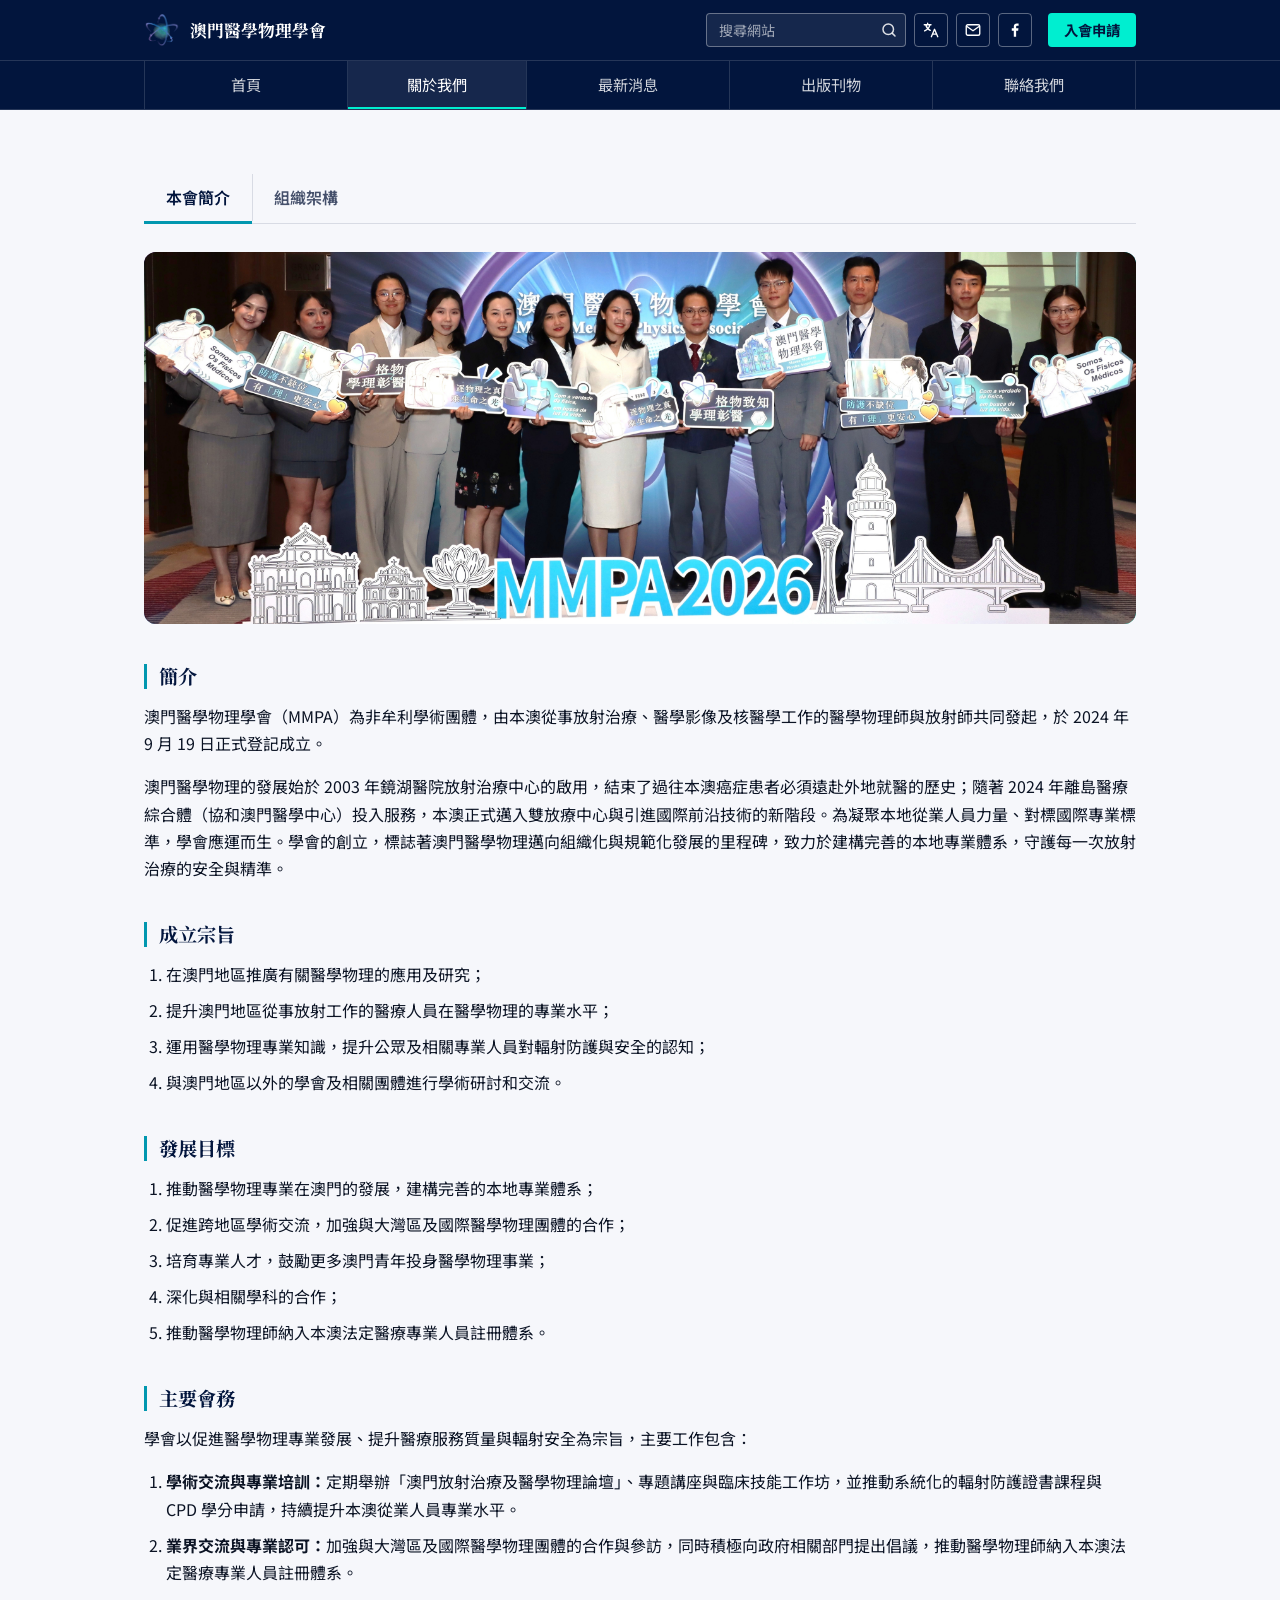
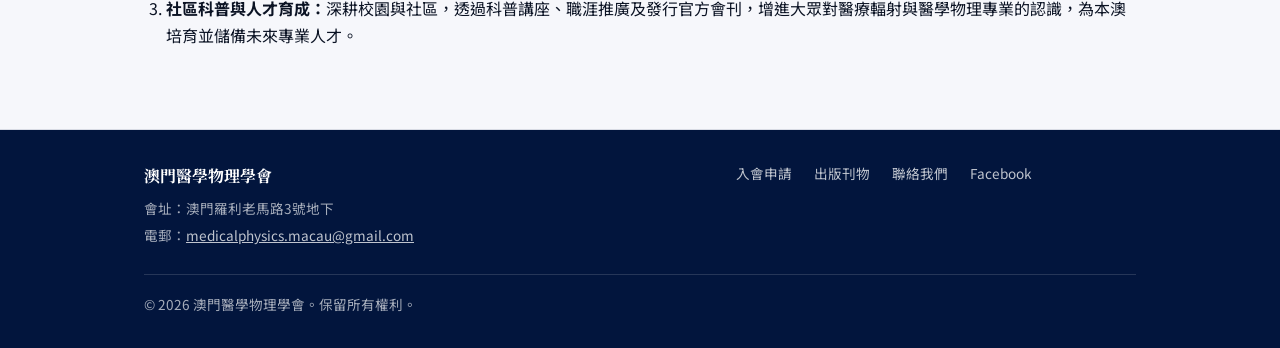
==== commit 6eb6b2fc: "add publications page, modified join page" ====
--- a/about.html
+++ b/about.html
@@ -27,6 +27,7 @@
       <a class="icon-btn" href="mailto:medicalphysics.macau@gmail.com" aria-label="Email" title="Email"><svg viewBox="0 0 24 24" fill="none" stroke="currentColor" stroke-width="1.8" stroke-linecap="round" stroke-linejoin="round" aria-hidden="true"><rect x="3" y="5" width="18" height="14" rx="2"/><path d="M3.5 7l8.5 6 8.5-6"/></svg></a>
       <a class="icon-btn" href="https://www.facebook.com/profile.php?id=61595477795837" target="_blank" rel="noopener" aria-label="Facebook" title="Facebook"><svg viewBox="0 0 24 24" fill="currentColor" aria-hidden="true"><path d="M13.5 21v-8h2.7l.4-3.2h-3.1V7.8c0-.9.3-1.5 1.6-1.5h1.7V3.4c-.3 0-1.3-.1-2.4-.1-2.4 0-4 1.5-4 4.1v2.4H7.7V13h2.7v8h3.1z"/></svg></a>
     </div>
+    <a class="join-btn" href="join.html"><span class="lang-zh">入會申請</span><span class="lang-en">Join us</span></a>
     <button type="button" id="nav-toggle" class="nav-toggle" aria-label="Open menu" aria-expanded="false" aria-controls="main-nav">☰</button>
   </div>
   <nav class="main-nav" id="main-nav" aria-label="Main">
@@ -35,34 +36,27 @@
       <div class="nav-item">
         <a href="about.html" aria-current="page"><span class="lang-zh">關於我們</span><span class="lang-en">About</span></a>
         <div class="subnav">
-          <a href="about.html#intro"><span class="lang-zh">本會簡介</span><span class="lang-en">About the Association</span></a>
+          <a href="about.html#intro"><span class="lang-zh">本會簡介</span><span class="lang-en">About us</span></a>
           <a href="about.html#structure"><span class="lang-zh">組織架構</span><span class="lang-en">Structure</span></a>
-          <a href="about.html#join"><span class="lang-zh">入會申請</span><span class="lang-en">Membership</span></a>
+          <a href="join.html"><span class="lang-zh">入會申請</span><span class="lang-en">Membership</span></a>
         </div>
       </div>
       <a href="news.html"><span class="lang-zh">最新消息</span><span class="lang-en">News</span></a>
+      <a href="publications.html"><span class="lang-zh">出版刊物</span><span class="lang-en">Publications</span></a>
       <a href="contact.html"><span class="lang-zh">聯絡我們</span><span class="lang-en">Contact</span></a>
     </div>
   </nav>
 </header>
 
 <main>
-  <section class="section" style="border-bottom:none; padding-bottom:0;">
-    <div class="wrap">
-      <div class="section-head">
-        <h2><span class="lang-zh">關於我們</span><span class="lang-en">About us</span></h2>
-      </div>
-    </div>
-  </section>
 
   <section class="section">
     <div class="wrap">
 
-      <!-- 分頁籤：網址可直接指定，例如 about.html#structure 會打開「行政架構」 -->
+      <!-- 分頁籤：網址可直接指定，例如 about.html#structure 會打開「組織架構」 -->
       <div class="tabs" role="tablist" aria-label="About">
-        <a class="tab" role="tab" href="#intro" id="tab-intro" data-tab="intro" aria-controls="panel-intro" aria-selected="true"><span class="lang-zh">本會簡介</span><span class="lang-en">About the Association</span></a>
-        <a class="tab" role="tab" href="#structure" id="tab-structure" data-tab="structure" aria-controls="panel-structure" aria-selected="false" tabindex="-1"><span class="lang-zh">行政架構</span><span class="lang-en">Organization</span></a>
-        <a class="tab" role="tab" href="#join" id="tab-join" data-tab="join" aria-controls="panel-join" aria-selected="false" tabindex="-1"><span class="lang-zh">入會申請</span><span class="lang-en">Membership</span></a>
+        <a class="tab" role="tab" href="#intro" id="tab-intro" data-tab="intro" aria-controls="panel-intro" aria-selected="true"><span class="lang-zh">本會簡介</span><span class="lang-en">About us</span></a>
+        <a class="tab" role="tab" href="#structure" id="tab-structure" data-tab="structure" aria-controls="panel-structure" aria-selected="false" tabindex="-1"><span class="lang-zh">組織架構</span><span class="lang-en">Structure</span></a>
       </div>
 
       <!-- ========== 本會簡介 ========== -->
@@ -80,8 +74,8 @@
           <p>澳門醫學物理的發展始於 2003 年鏡湖醫院放射治療中心的啟用，結束了過往本澳癌症患者必須遠赴外地就醫的歷史；隨著 2024 年離島醫療綜合體（協和澳門醫學中心）投入服務，本澳正式邁入雙放療中心與引進國際前沿技術的新階段。為凝聚本地從業人員力量、對標國際專業標準，學會應運而生。學會的創立，標誌著澳門醫學物理邁向組織化與規範化發展的里程碑，致力於建構完善的本地專業體系，守護每一次放射治療的安全與精準。</p>
         </div>
         <div class="lang-en">
-          <p>The Macau Medical Physics Association (MMPA) is a non-profit academic organization founded jointly by medical physicists and radiographers working in radiotherapy, medical imaging and nuclear medicine in Macau. It was formally registered on 19 September 2024.</p>
-          <p>Medical physics in Macau began with the opening of the Radiotherapy Centre at Kiang Wu Hospital in 2003, which ended the era in which local cancer patients had to travel abroad for treatment. With the Islands Medical Complex (Macau Union Medical Centre) entering service in 2024, Macau has moved into a new stage with two radiotherapy centres and internationally advanced technology. The Association was founded to bring local practitioners together and to align with international professional standards. Its creation marks a milestone in the organized and standardized development of medical physics in Macau, as it works to build a sound local professional system and safeguard the safety and precision of every radiotherapy treatment.</p>
+          <p>The Macao Medical Physics Association (MMPA) is a non-profit academic organization founded jointly by medical physicists and radiographers working in radiotherapy, medical imaging and nuclear medicine in Macao. It was formally registered on 19 September 2024.</p>
+          <p>Medical physics in Macao began with the opening of the Radiotherapy Centre at Kiang Wu Hospital in 2003, which ended the era in which local cancer patients had to travel abroad for treatment. With the Islands Medical Complex (Macau Union Medical Centre) entering service in 2024, Macao has moved into a new stage with two radiotherapy centres and internationally advanced technology. The Association was founded to bring local practitioners together and to align with international professional standards. Its creation marks a milestone in the organized and standardized development of medical physics in Macao, as it works to build a sound local professional system and safeguard the safety and precision of every radiotherapy treatment.</p>
         </div>
 
         <div class="sub-head"><h3><span class="lang-zh">成立宗旨</span><span class="lang-en">Our mission</span></h3></div>
@@ -92,10 +86,10 @@
           <li>與澳門地區以外的學會及相關團體進行學術研討和交流。</li>
         </ol>
         <ol class="lang-en">
-          <li>To promote the application of, and research in, medical physics in Macau;</li>
-          <li>To raise the professional level in medical physics of medical staff in Macau engaged in radiation work;</li>
+          <li>To promote the application of, and research in, medical physics in Macao;</li>
+          <li>To raise the professional level in medical physics of medical staff in Macao engaged in radiation work;</li>
           <li>To apply medical physics expertise to improve public and professional awareness of radiation protection and safety;</li>
-          <li>To hold academic discussions and exchanges with societies and organizations outside Macau.</li>
+          <li>To hold academic discussions and exchanges with societies and organizations outside Macao.</li>
         </ol>
 
         <!-- TODO: 「發展目標」依據學會既有的宗旨與服務範圍整理而成，請依學會實際規劃修訂 -->
@@ -108,11 +102,11 @@
           <li>推動醫學物理師納入本澳法定醫療專業人員註冊體系。</li>
         </ol>
         <ol class="lang-en">
-          <li>To advance the professional development of medical physics in Macau and build a sound local professional system;</li>
+          <li>To advance the professional development of medical physics in Macao and build a sound local professional system;</li>
           <li>To promote cross-regional academic exchange and strengthen cooperation with Greater Bay Area and international medical physics organizations;</li>
-          <li>To cultivate professional talent and encourage more young people in Macau to pursue careers in medical physics;</li>
+          <li>To cultivate professional talent and encourage more young people in Macao to pursue careers in medical physics;</li>
           <li>To deepen collaboration with related disciplines;</li>
-          <li>To promote the inclusion of medical physicists in Macau's statutory healthcare professional registration system.</li>
+          <li>To promote the inclusion of medical physicists in Macao's statutory healthcare professional registration system.</li>
         </ol>
 
         <div class="sub-head"><h3><span class="lang-zh">主要會務</span><span class="lang-en">What we do</span></h3></div>
@@ -121,20 +115,20 @@
           <ol>
             <li><strong>學術交流與專業培訓：</strong>定期舉辦「澳門放射治療及醫學物理論壇」、專題講座與臨床技能工作坊，並推動系統化的輻射防護證書課程與 CPD 學分申請，持續提升本澳從業人員專業水平。</li>
             <li><strong>業界交流與專業認可：</strong>加強與大灣區及國際醫學物理團體的合作與參訪，同時積極向政府相關部門提出倡議，推動醫學物理師納入本澳法定醫療專業人員註冊體系。</li>
-            <li><strong>社區科普與人才育成：</strong>深耕校園與社區，透過科普講座、職涯推廣及發行官方會刊《追光》，增進大眾對醫療輻射與醫學物理專業的認識，為本澳培育並儲備未來專業人才。</li>
+            <li><strong>社區科普與人才育成：</strong>深耕校園與社區，透過科普講座、職涯推廣及發行官方會刊，增進大眾對醫療輻射與醫學物理專業的認識，為本澳培育並儲備未來專業人才。</li>
           </ol>
         </div>
         <div class="lang-en">
           <p>Guided by its aims of advancing the medical physics profession and improving the quality and radiation safety of healthcare services, the Association's main work includes:</p>
           <ol>
-            <li><strong>Academic exchange and professional training:</strong> regularly organizing the Macau Radiotherapy and Medical Physics Forum, thematic lectures and clinical skills workshops, and promoting systematic radiation protection certificate courses and CPD credit applications, to keep raising the professional standard of local practitioners.</li>
-            <li><strong>Professional exchange and recognition:</strong> strengthening cooperation and visits with Greater Bay Area and international medical physics organizations, while actively advocating to the relevant government departments for the inclusion of medical physicists in Macau's statutory healthcare professional registration system.</li>
-            <li><strong>Community outreach and talent development:</strong> engaging schools and the community through science-popularization talks, career promotion and the Association's official newsletter <em>Zhui Guang</em> (《追光》), to raise public understanding of medical radiation and the medical physics profession and to nurture future professionals for Macau.</li>
+            <li><strong>Academic exchange and professional training:</strong> regularly organizing the Macao Radiotherapy and Medical Physics Forum, thematic lectures and clinical skills workshops, and promoting systematic radiation protection certificate courses and CPD credit applications, to keep raising the professional standard of local practitioners.</li>
+            <li><strong>Professional exchange and recognition:</strong> strengthening cooperation and visits with Greater Bay Area and international medical physics organizations, while actively advocating to the relevant government departments for the inclusion of medical physicists in Macao's statutory healthcare professional registration system.</li>
+            <li><strong>Community outreach and talent development:</strong> engaging schools and the community through science-popularization talks, career promotion and the Association's official newsletter, to raise public understanding of medical radiation and the medical physics profession and to nurture future professionals for Macao.</li>
           </ol>
         </div>
       </div>
 
-      <!-- ========== 行政架構 ========== -->
+      <!-- ========== 組織架構 ========== -->
       <div class="tab-panel" id="panel-structure" role="tabpanel" aria-labelledby="tab-structure">
         <p class="org-intro">
           <span class="lang-zh">學會設會員大會、理事會及監事會。
@@ -198,7 +192,7 @@
             <img src="images/members/ZW.png" alt="周雯">
             <h3>周雯</h3>
             <p class="role"><span class="lang-zh">理事</span><span class="lang-en">Director</span></p>
-            <p class="profession"><span class="lang-zh">護士（介入治療）</span><span class="lang-en">Nurse (Interventional Therapy)</span></p>
+            <p class="profession"><span class="lang-zh">護士（放射介入）</span><span class="lang-en">Nurse (Interventional Radiology)</span></p>
           </div>
           <div class="member-card">
             <img src="images/members/CIU.png" alt="陳欣如">
@@ -228,7 +222,7 @@
             <img src="images/members/TW.png" alt="鄧穎">
             <h3>鄧穎</h3>
             <p class="role"><span class="lang-zh">秘書</span><span class="lang-en">Secretary</span></p>
-            <p class="profession"><span class="lang-zh">放射師（介入治療）</span><span class="lang-en">Radiographer (Interventional Therapy)</span></p>
+            <p class="profession"><span class="lang-zh">放射師（放射介入）</span><span class="lang-en">Radiographer (Interventional Radiology)</span></p>
           </div>
         </div>
         <div class="group-head section-head">
@@ -245,7 +239,7 @@
             <img src="images/members/ADV2.png" alt="莫昇萍">
             <h3>莫昇萍</h3>
             <p class="role"><span class="lang-zh">學術顧問</span><span class="lang-en">Academic Advisor</span></p>
-            <p class="profession"><span class="lang-zh">澳門大學生物醫學工程系代主任</span><span class="lang-en">Interim Head of Department ofBiomedical Engineering at University of Macau</span></p>
+            <p class="profession"><span class="lang-zh">澳門大學生物醫學工程系代主任</span><span class="lang-en">Interim Head of Department of Biomedical Engineering at University of Macau</span></p>
           </div>
           <div class="member-card member-card--advisor">
             <img src="images/members/ADV3.png" alt="鄭鎂玉">
@@ -261,251 +255,29 @@
           </div>
         </div>
       </div>
-
-      <!-- ========== 入會申請 ========== -->
-      <div class="tab-panel join" id="panel-join" role="tabpanel" aria-labelledby="tab-join">
-
-        <p class="join-lead">
-          <span class="lang-zh">凡認同本會宗旨、有意加入的人士，均可向理事會提出書面申請，經理事會批准後即成為會員。</span>
-          <span class="lang-en">Anyone who endorses the Association's objectives and wishes to join may apply in writing to the Board of Directors, and becomes a member upon the Board's approval.</span>
-        </p>
-
-        <!-- 會員類別（依章程第六條）-->
-        <div class="sub-head"><h3><span class="lang-zh">會員類別與資格</span><span class="lang-en">Membership classes</span></h3></div>
-        <div class="join-types">
-          <div class="join-type">
-            <h4><span class="lang-zh">個人會員</span><span class="lang-en">Individual Member</span></h4>
-            <p><span class="lang-zh">年滿二十歲，並同時具備：</span><span class="lang-en">Aged 20 or above, and holding both:</span></p>
-            <ul>
-              <li><span class="lang-zh">醫學物理、醫學工程、放射科學、醫學影像或相關學歷；</span><span class="lang-en">a qualification in medical physics, biomedical engineering, radiological science, medical imaging or a related field;</span></li>
-              <li><span class="lang-zh">從事醫學放射專業工作兩年或以上。</span><span class="lang-en">two or more years of work in a medical radiation profession.</span></li>
-            </ul>
-          </div>
-          <div class="join-type">
-            <h4><span class="lang-zh">準會員</span><span class="lang-en">Associate Member</span></h4>
-            <p><span class="lang-zh">訓練與工作年資未達個人會員資格者。</span><span class="lang-en">For those whose training and work experience do not yet meet the requirements for Individual Membership.</span></p>
-          </div>
-          <div class="join-type">
-            <h4><span class="lang-zh">贊助會員</span><span class="lang-en">Sponsoring Member</span></h4>
-            <p><span class="lang-zh">贊同本會宗旨，並贊助本會經費及工作之團體或個人，經理事會通過者。</span><span class="lang-en">Organizations or individuals who endorse the Association's objectives and support its funding and work, as approved by the Board.</span></p>
-          </div>
-        </div>
-
-        <!-- TODO: 入會費與年費由理事會訂定（章程第十二條），請填入實際金額，例如：
-             入會費 MOP 100、年費：個人會員 MOP 100 ／ 準會員 MOP 50。確定前可保留下面這句。 -->
-        <p class="join-note">
-          <span class="lang-zh">入會費及年費金額由理事會訂定，申請獲批准後會以電郵通知繳費方式。</span>
-          <span class="lang-en">The admission fee and annual fee are set by the Board of Directors; you will be notified of payment details by email once your application is approved.</span>
-        </p>
-
-        <!-- 申請流程 -->
-        <div class="sub-head"><h3><span class="lang-zh">申請流程</span><span class="lang-en">How to apply</span></h3></div>
-        <ol class="join-steps">
-          <li>
-            <strong><span class="lang-zh">填寫申請表</span><span class="lang-en">Fill in the form</span></strong>
-            <span class="lang-zh">在下方選擇會員類別並填寫資料。</span><span class="lang-en">Choose a membership class and complete the form below.</span>
-          </li>
-          <li>
-            <strong><span class="lang-zh">上傳並提交</span><span class="lang-en">Upload and submit</span></strong>
-            <!-- TODO: 請確認本會實際要求哪些證明文件 -->
-            <span class="lang-zh">附上學歷及工作證明後按「提交」，申請會直接送到學會。</span><span class="lang-en">Attach your qualification and employment proof and submit; your application goes straight to the Association.</span>
-          </li>
-          <li>
-            <strong><span class="lang-zh">理事會審批</span><span class="lang-en">Board review</span></strong>
-            <span class="lang-zh">理事會審議申請，結果以電郵通知。</span><span class="lang-en">The Board reviews your application and replies by email.</span>
-          </li>
-          <li>
-            <strong><span class="lang-zh">繳費成為會員</span><span class="lang-en">Pay and join</span></strong>
-            <span class="lang-zh">按通知繳交入會費及年費後，正式成為會員。</span><span class="lang-en">Pay the admission and annual fees as notified to complete your membership.</span>
-          </li>
-        </ol>
-
-        <!-- 線上申請表。按「提交」會送到學會的 Google Apps Script（網址見 script.js 的 FORM_ENDPOINT）；失敗時退回郵件備援（收件人見 JOIN_TO）。 -->
-        <div class="sub-head"><h3><span class="lang-zh">線上申請表</span><span class="lang-en">Application form</span></h3></div>
-
-        <form id="join-form" class="join-form">
-
-          <fieldset>
-            <legend><span class="lang-zh">申請類別</span><span class="lang-en">Membership class</span></legend>
-            <label class="choice"><input type="radio" name="type" value="individual" data-label="會員類別" data-text="個人會員" checked required><span><span class="lang-zh">個人會員</span><span class="lang-en">Individual Member</span></span></label>
-            <label class="choice"><input type="radio" name="type" value="associate" data-label="會員類別" data-text="準會員"><span><span class="lang-zh">準會員</span><span class="lang-en">Associate Member</span></span></label>
-            <label class="choice"><input type="radio" name="type" value="sponsor" data-label="會員類別" data-text="贊助會員"><span><span class="lang-zh">贊助會員</span><span class="lang-en">Sponsoring Member</span></span></label>
-          </fieldset>
-
-          <fieldset>
-            <legend><span class="lang-zh">個人資料</span><span class="lang-en">Personal information</span></legend>
-            <div class="form-row">
-              <div class="field">
-                <label for="j-name-zh"><span class="lang-zh">姓名（中文）／聯絡人</span><span class="lang-en">Name (Chinese) / contact person</span></label>
-                <input type="text" id="j-name-zh" name="name_zh" data-label="姓名（中文）" autocomplete="name" required>
-              </div>
-              <div class="field">
-                <label for="j-name-en"><span class="lang-zh">姓名（英文／葡文）</span><span class="lang-en">Name (English / Portuguese)</span></label>
-                <input type="text" id="j-name-en" name="name_en" data-label="姓名（英文／葡文）" autocomplete="off">
-              </div>
-            </div>
-            <div class="form-row">
-              <div class="field">
-                <label for="j-email"><span class="lang-zh">電郵</span><span class="lang-en">Email</span></label>
-                <input type="email" id="j-email" name="email" data-label="電郵" autocomplete="email" required>
-              </div>
-              <div class="field">
-                <label for="j-phone"><span class="lang-zh">聯絡電話</span><span class="lang-en">Phone</span></label>
-                <input type="tel" id="j-phone" name="phone" data-label="聯絡電話" autocomplete="tel" required>
-              </div>
-            </div>
-            <div class="field">
-              <label for="j-address"><span class="lang-zh">通訊地址（選填）</span><span class="lang-en">Postal address (optional)</span></label>
-              <input type="text" id="j-address" name="address" data-label="通訊地址" autocomplete="street-address">
-            </div>
-          </fieldset>
-
-          <!-- 贊助會員才顯示 -->
-          <fieldset data-for="sponsor">
-            <legend><span class="lang-zh">贊助資料</span><span class="lang-en">Sponsorship details</span></legend>
-            <div class="field">
-              <label for="j-org"><span class="lang-zh">團體名稱（以個人名義贊助可留空）</span><span class="lang-en">Organization (leave blank if sponsoring as an individual)</span></label>
-              <input type="text" id="j-org" name="sponsor_org" data-label="團體名稱">
-            </div>
-            <div class="field">
-              <label for="j-sponsor-note"><span class="lang-zh">贊助意向／說明</span><span class="lang-en">Sponsorship intention / notes</span></label>
-              <textarea id="j-sponsor-note" name="sponsor_note" rows="4" data-label="贊助意向／說明" required></textarea>
-            </div>
-          </fieldset>
-
-          <!-- 個人會員、準會員才顯示 -->
-          <fieldset data-for="individual associate">
-            <legend><span class="lang-zh">學歷</span><span class="lang-en">Academic qualification</span></legend>
-            <div class="form-row">
-              <div class="field">
-                <label for="j-degree"><span class="lang-zh">最高學歷</span><span class="lang-en">Highest qualification</span></label>
-                <select id="j-degree" name="degree" data-label="最高學歷" required>
-                  <option value="">—</option>
-                  <option value="博士">博士 / Doctorate</option>
-                  <option value="碩士">碩士 / Master's</option>
-                  <option value="學士">學士 / Bachelor's</option>
-                  <option value="其他">其他 / Other</option>
-                </select>
-              </div>
-              <div class="field">
-                <label for="j-major"><span class="lang-zh">專業／科目</span><span class="lang-en">Field of study</span></label>
-                <input type="text" id="j-major" name="major" data-label="專業／科目" required>
-              </div>
-            </div>
-            <div class="form-row">
-              <div class="field">
-                <label for="j-school"><span class="lang-zh">畢業院校</span><span class="lang-en">University / institution</span></label>
-                <input type="text" id="j-school" name="school" data-label="畢業院校" required>
-              </div>
-              <div class="field">
-                <label for="j-year"><span class="lang-zh">畢業年份</span><span class="lang-en">Year awarded</span></label>
-                <input type="number" id="j-year" name="grad_year" data-label="畢業年份" min="1950" max="2100" step="1" inputmode="numeric" required>
-              </div>
-            </div>
-          </fieldset>
-
-          <fieldset data-for="individual associate">
-            <legend><span class="lang-zh">現職及工作經歷</span><span class="lang-en">Employment</span></legend>
-            <div class="form-row">
-              <div class="field">
-                <label for="j-employer"><span class="lang-zh">現職機構</span><span class="lang-en">Current employer</span></label>
-                <input type="text" id="j-employer" name="employer" data-label="現職機構" required>
-              </div>
-              <div class="field">
-                <label for="j-title"><span class="lang-zh">職位</span><span class="lang-en">Job title</span></label>
-                <input type="text" id="j-title" name="job_title" data-label="職位" required>
-              </div>
-            </div>
-            <div class="field">
-              <label for="j-exp"><span class="lang-zh">從事醫學放射相關專業工作年資（年）</span><span class="lang-en">Years of work in a medical radiation profession</span></label>
-              <input type="number" id="j-exp" name="exp_years" data-label="相關工作年資（年）" min="0" max="60" step="0.5" inputmode="decimal" required>
-              <p class="join-hint" id="join-exp-hint" hidden>
-                <span class="lang-zh">個人會員須具兩年或以上相關工作經驗；未滿兩年建議改選「準會員」。</span>
-                <span class="lang-en">Individual Members need two or more years of relevant experience; with less, please consider applying as an Associate Member.</span>
-              </p>
-            </div>
-            <div class="field">
-              <label for="j-history"><span class="lang-zh">相關工作經歷（由近至遠，註明起訖年月、機構及職務）</span><span class="lang-en">Relevant work history (most recent first: dates, employer, role)</span></label>
-              <textarea id="j-history" name="history" rows="5" data-label="相關工作經歷"></textarea>
-            </div>
-          </fieldset>
-
-          <!-- 證明文件：個人會員、準會員才顯示。上限要與 script.js 的 MAX_FILES / MAX_FILE_BYTES、Code.gs 的 CONFIG 一致 -->
-          <fieldset data-for="individual associate">
-            <legend><span class="lang-zh">證明文件</span><span class="lang-en">Supporting documents</span></legend>
-            <div class="field">
-              <label for="j-files"><span class="lang-zh">學歷及工作證明（PDF／JPG／PNG，最多 3 個檔案，每個不超過 5 MB）</span><span class="lang-en">Qualification and employment proof (PDF / JPG / PNG, up to 3 files, 5 MB each)</span></label>
-              <input type="file" id="j-files" name="proof" data-label="附件" accept=".pdf,.jpg,.jpeg,.png,application/pdf,image/jpeg,image/png" multiple required>
-            </div>
-          </fieldset>
-
-          <fieldset>
-            <legend><span class="lang-zh">聲明</span><span class="lang-en">Declaration</span></legend>
-            <label class="choice" data-for="individual">
-              <input type="checkbox" name="age_ok" data-label="年滿二十歲" required>
-              <span><span class="lang-zh">本人年滿二十歲。</span><span class="lang-en">I am aged 20 or above.</span></span>
-            </label>
-            <label class="choice">
-              <input type="checkbox" name="decl_ok" data-label="聲明資料屬實並願遵守章程" required>
-              <span><span class="lang-zh">本人聲明以上資料及所附文件屬實、正確及完整，並願意遵守本會章程。</span><span class="lang-en">I declare that the information given and any documents attached are true, correct and complete, and I am willing to abide by the Association's Constitution.</span></span>
-            </label>
-            <label class="choice">
-              <input type="checkbox" name="pdpa_ok" data-label="同意收集及使用個人資料" required>
-              <span><span class="lang-zh">本人同意本會為處理入會申請而收集及使用以上個人資料。</span><span class="lang-en">I consent to the Association collecting and using the above personal data to process my application.</span></span>
-            </label>
-          </fieldset>
-
-          <!-- 機器人陷阱：真人看不到也不會填，被填了的申請會被後端丟掉。請勿刪除 -->
-          <div class="hp" aria-hidden="true"><label>Website <input type="text" id="j-website" name="website" tabindex="-1" autocomplete="off"></label></div>
-
-          <button type="submit" class="submit-btn"><span class="lang-zh">提交申請</span><span class="lang-en">Submit application</span></button>
-          <p class="form-note" id="join-status" role="status" hidden>
-            <span class="lang-zh">正在傳送，請稍候（檔案較大時需要多一點時間）…</span>
-            <span class="lang-en">Sending, please wait (larger files take a little longer)…</span>
-          </p>
-        </form>
-
-        <!-- 提交後出現：成功 → 已送出；失敗 → 改用郵件／複製內容 -->
-        <div class="join-result" id="join-result" hidden tabindex="-1">
-
-          <div id="join-sent" hidden>
-            <h3><span class="lang-zh">申請已送出</span><span class="lang-en">Application submitted</span></h3>
-            <p>
-              <span class="lang-zh">我們已收到您的申請及證明文件，理事會審議後會以電郵通知結果。</span>
-              <span class="lang-en">We have received your application and supporting documents. The Board will notify you of the result by email.</span>
-            </p>
-          </div>
-
-          <div id="join-fallback" hidden>
-            <h3><span class="lang-zh">請用電郵寄出申請</span><span class="lang-en">Please send your application by email</span></h3>
-            <p>
-              <span class="lang-zh">暫時無法直接送出。請按「開啟郵件程式」寄出，並<strong>附上學歷及工作證明副本</strong>。若郵件程式沒有自動帶入內容或出現亂碼，請按「複製內容」後貼到郵件中，寄至 <span class="join-to"></span>。</span>
-              <span class="lang-en">We couldn't submit it directly. Click “Open email app” to send it and <strong>attach copies of your qualification and employment proof</strong>. If the text is missing or garbled, use “Copy text” and paste it into an email to <span class="join-to"></span>.</span>
-            </p>
-            <!-- 申請內容太長、無法直接放進郵件連結時才顯示 -->
-            <p class="join-hint" id="join-pasted" hidden>
-              <span class="lang-zh">申請內容較長，已自動複製到剪貼簿。開啟郵件後，請在本文按 Ctrl+V（手機長按）貼上。</span>
-              <span class="lang-en">Your application is long, so it has been copied to the clipboard. After the email opens, paste it into the body (Ctrl+V, or long-press on mobile).</span>
-            </p>
-            <textarea id="join-text" readonly rows="10" aria-label="Application text"></textarea>
-            <div class="join-actions">
-              <a class="btn" id="join-mailto" href="#"><span class="lang-zh">開啟郵件程式</span><span class="lang-en">Open email app</span></a>
-              <button type="button" class="btn btn-outline" id="join-copy"><span class="lang-zh">複製內容</span><span class="lang-en">Copy text</span></button>
-              <span class="join-copied" id="join-copied" hidden><span class="lang-zh">已複製 ✓</span><span class="lang-en">Copied ✓</span></span>
-            </div>
-          </div>
-
-        </div>
-
-      </div>
     </div>
   </section>
 </main>
 
 <footer class="site-footer">
   <div class="wrap">
-    <span><span class="lang-zh">© 2026 澳門醫學物理學會。保留所有權利。</span><span class="lang-en">© 2026 Macao Medical Physics Association. All rights reserved.</span></span>
-    <span><a href="contact.html"><span class="lang-zh">聯絡我們</span><span class="lang-en">Contact</span></a></span>
+    <div class="footer-main">
+      <div class="footer-about">
+        <p class="footer-name"><span class="lang-zh">澳門醫學物理學會</span><span class="lang-en">Macao Medical Physics Association</span></p>
+        <!-- 會址在 script.js 最上方的 SITE.address 統一設定 -->
+        <p class="footer-line"><span class="lang-zh">會址：</span><span class="lang-en">Address: </span><span data-site="address"></span></p>
+        <p class="footer-line"><span class="lang-zh">電郵：</span><span class="lang-en">Email: </span><a href="mailto:medicalphysics.macau@gmail.com">medicalphysics.macau@gmail.com</a></p>
+      </div>
+      <nav class="footer-links" aria-label="Footer">
+        <a href="join.html"><span class="lang-zh">入會申請</span><span class="lang-en">Membership</span></a>
+        <a href="publications.html"><span class="lang-zh">出版刊物</span><span class="lang-en">Publications</span></a>
+        <a href="contact.html"><span class="lang-zh">聯絡我們</span><span class="lang-en">Contact</span></a>
+        <a href="https://www.facebook.com/profile.php?id=61595477795837" target="_blank" rel="noopener">Facebook</a>
+      </nav>
+    </div>
+    <div class="footer-copy">
+      <span><span class="lang-zh">© 2026 澳門醫學物理學會。保留所有權利。</span><span class="lang-en">© 2026 Macao Medical Physics Association. All rights reserved.</span></span>
+    </div>
   </div>
 </footer>
 
--- a/style.css
+++ b/style.css
@@ -254,6 +254,25 @@
 .subnav a:hover,
 .subnav a:focus-visible { background: rgba(255,255,255,0.08); color: var(--mint); }
 
+/* 入會申請按鈕：薄荷綠實心，永遠可見 */
+.join-btn {
+  display: inline-flex;
+  align-items: center;
+  justify-content: center;
+  height: 34px;
+  padding: 0 16px;
+  background: var(--mint);
+  color: var(--navy);
+  border-radius: var(--radius);
+  font-weight: 700;
+  font-size: 0.9rem;
+  line-height: 1;
+  text-decoration: none;
+  white-space: nowrap;
+}
+.join-btn:hover { background: #fff; color: var(--navy); }
+.site-header a.join-btn:focus-visible { outline-color: #fff; }
+
 .nav-toggle {
   display: none;
   background: transparent;
@@ -266,6 +285,7 @@
 @media (max-width: 760px) {
   .header-inner { flex-wrap: wrap; }
   .logo { flex: 1; margin-right: 0; min-width: 0; font-size: 0.98rem; }
+  .join-btn { order: 1; padding: 0 12px; font-size: 0.85rem; }
   .nav-toggle { display: block; order: 2; }
   .header-tools { order: 3; width: 100%; }
   .site-search { flex: 1; }
@@ -635,6 +655,19 @@
 .review-tag svg { width: 13px; height: 13px; }
 .review-tag:hover { background: var(--teal); color: #fff; }
 
+/* 「已結束」標籤：活動預告／報名消息在活動日期之後自動出現 */
+.ended-tag {
+  display: inline-flex;
+  align-items: center;
+  padding: 4px 10px;
+  border: 1px solid #8a93a8;
+  border-radius: 999px;
+  color: #6b7490;
+  font-size: 0.78rem;
+  font-weight: 600;
+  line-height: 1.2;
+}
+
 .news-thumb {
   align-self: start;
   border: 1px solid var(--line);
@@ -793,9 +826,10 @@
 .contact-brand { display: flex; align-items: center; gap: 14px; margin-bottom: 28px; }
 .contact-logo {
   width: 400px;
+  max-width: 100%;
   height: 130px;
   padding: 8px;
-  flex-shrink: 0;
+  flex-shrink: 1;
   border-radius: var(--radius);
 }
 .contact-logo img { width: 100%; height: 100%; object-fit: contain; }
@@ -867,13 +901,30 @@
   padding: 32px 0;
   font-size: 0.85rem;
 }
-.site-footer .wrap {
-  display: flex;
-  justify-content: space-between;
-  flex-wrap: wrap;
-  gap: 12px;
-}
 .site-footer a { color: rgba(255,255,255,0.75); }
+.site-footer a:hover { color: var(--mint); }
+.footer-main {
+  display: grid;
+  grid-template-columns: 1.4fr 1fr;
+  gap: 32px;
+  padding-bottom: 22px;
+  margin-bottom: 18px;
+  border-bottom: 1px solid var(--line-dark);
+}
+.footer-name {
+  font-family: var(--font-head-zh), var(--font-head-en);
+  font-weight: 700;
+  font-size: 1rem;
+  color: #fff;
+  margin: 0 0 8px;
+}
+.footer-line { margin: 0 0 4px; }
+.footer-links { display: flex; flex-wrap: wrap; gap: 8px 22px; align-content: flex-start; }
+.footer-links a { text-decoration: none; }
+.footer-copy { display: flex; justify-content: space-between; flex-wrap: wrap; gap: 12px; }
+@media (max-width: 640px) {
+  .footer-main { grid-template-columns: 1fr; gap: 20px; }
+}
 
 /* 減少動態效果偏好 / Reduced motion -------------------------------------- */
 @media (prefers-reduced-motion: reduce) {
@@ -1025,3 +1076,217 @@
 /* 機器人陷阱欄位：移出畫面（不用 display:none，部分機器人會略過隱藏欄位）*/
 .hp { position: absolute; left: -9999px; width: 1px; height: 1px; overflow: hidden; }
 .join-form input[type="file"] { padding: 8px; background: #fff; }
+
+/* 入會申請頁：章程、申請方式、申請表下載 ---------------------------------- */
+#join-downloads,
+#join-form-section { scroll-margin-top: 130px; }
+
+.doc-link { margin: 0 0 8px; }
+.doc-bar {
+  display: flex;
+  flex-wrap: wrap;
+  align-items: center;
+  justify-content: space-between;
+  gap: 12px 20px;
+  background: #fff;
+  border: 1px solid var(--line);
+  border-left: 4px solid var(--teal);
+  padding: 14px 20px;
+  margin: 16px 0 8px;
+}
+.doc-bar p { margin: 0; color: #45506b; font-size: 0.92rem; }
+
+.join-methods {
+  display: grid;
+  grid-template-columns: repeat(auto-fit, minmax(250px, 1fr));
+  gap: 16px;
+  margin-bottom: 8px;
+}
+.join-method {
+  display: flex;
+  flex-direction: column;
+  align-items: flex-start;
+  background: #fff;
+  border: 1px solid var(--line);
+  border-top: 3px solid var(--mint);
+  padding: 18px 20px 20px;
+}
+.join-method h4 { margin: 0 0 8px; font-size: 1.05rem; color: var(--navy); }
+.join-method p { font-size: 0.92rem; color: #45506b; margin-bottom: 0.8em; }
+.join-method .btn { margin-top: auto; }
+.join-address {
+  padding: 8px 12px;
+  background: var(--paper);
+  border-left: 3px solid var(--teal);
+  color: var(--ink);
+  line-height: 1.6;
+}
+
+.download-grid {
+  display: grid;
+  grid-template-columns: repeat(auto-fit, minmax(240px, 1fr));
+  gap: 16px;
+  margin-bottom: 12px;
+}
+.download-card {
+  background: #fff;
+  border: 1px solid var(--line);
+  padding: 16px 20px;
+}
+.download-card h4 { margin: 0 0 10px; font-size: 1rem; color: var(--navy); }
+.download-links { display: flex; flex-wrap: wrap; gap: 10px; }
+.dl {
+  display: inline-block;
+  padding: 8px 18px;
+  border: 1px solid var(--navy);
+  border-radius: var(--radius);
+  color: var(--navy);
+  font-weight: 700;
+  font-size: 0.92rem;
+  text-decoration: none;
+}
+.dl:hover { background: var(--navy); color: #fff; }
+
+/* 入會申請頁：2026-11 改版新增 -------------------------------------------
+   只新增、不改動上面任何既有規則，其他頁（首頁、聯絡頁等）不受影響。
+   整段刪掉 → 版面退回舊樣式（join.html 新增的 class 會失去樣式）。 */
+#join-types,
+#join-documents,
+#join-fees,
+#join-other { scroll-margin-top: 130px; }
+
+.join-block { margin-top: 56px; }
+.join-block:first-child { margin-top: 0; }
+
+/* 頁內小標題（h4）：既有 .join-type / .join-method 內的 h4 有自己的樣式，這個給其餘 h4 用 */
+.join-h4 {
+  font-family: var(--font-head-zh), var(--font-head-en);
+  font-size: 1.05rem;
+  color: var(--navy);
+  margin: 32px 0 12px;
+}
+
+/* 會員卡：入會費 */
+.join-type .join-fee { margin: 0 0 4px; color: var(--navy); font-weight: 700; }
+.join-type .join-fee b { font-size: 1.2rem; color: var(--purple); }
+
+/* 申請前請準備 */
+.join-prep {
+  margin-top: 28px;
+  padding: 6px 20px 8px;
+  background: #fff;
+  border: 1px solid var(--line);
+  border-left: 4px solid var(--teal);
+}
+.join-prep .join-h4 { margin-top: 12px; }
+.join-prep ul { padding-left: 1.2em; margin: 0 0 0.8em; }
+.join-prep li { margin-bottom: 0.3em; }
+
+/* 內文連結：全站的青色 (#0197AF) 在白底只有約 3.5:1，達不到 4.5:1，
+   所以入會頁的文字連結改用紫色（約 11:1）。按鈕（.btn、.dl）不受影響。 */
+.join a:not(.btn):not(.dl) { color: var(--purple); text-underline-offset: 2px; }
+.join a:not(.btn):not(.dl):hover { color: var(--navy); }
+
+/* 表單 ----------------------------------------------------------------- */
+.join-form { --edge: #7a849b; }  /* 輸入框邊線：對白底約 3.7:1（--line 太淡，不到 3:1） */
+.join-form .field input,
+.join-form .field select,
+.join-form .field textarea { border-color: var(--edge); }
+.join-form ::placeholder { color: #6b7490; opacity: 1; }
+
+.form-note .req { color: #b3261e; font-weight: 700; }
+.field .form-note { margin-top: 6px; }
+
+/* 欄位組內的小標題（例如「學歷」「現職及工作經歷」） */
+.join-sub { margin: 4px 0 14px; font-weight: 700; color: var(--navy); }
+.field + .join-sub,
+.form-row + .join-sub { margin-top: 24px; padding-top: 16px; border-top: 1px solid var(--line); }
+
+/* 會員類別：橫排選項卡 */
+.choice-group { display: grid; grid-template-columns: repeat(auto-fit, minmax(150px, 1fr)); gap: 10px; margin-bottom: 12px; }
+.choice-group .choice {
+  margin: 0;
+  padding: 10px 14px;
+  background: #fff;
+  border: 1px solid var(--edge);
+  border-radius: var(--radius);
+}
+.choice-group .choice:has(input:checked) { border-color: var(--teal); box-shadow: inset 0 0 0 1px var(--teal); background: rgba(1, 151, 175, 0.06); }
+.choice-group .choice:has(input:focus-visible) { outline: 2px solid var(--teal); outline-offset: 2px; }
+
+/* 必填勾選項（聲明）也標星號 */
+.join-form .choice:has(> input[type="checkbox"][required]) > span::after { content: " *"; color: #b3261e; }
+
+/* 驗證提示：使用者操作過、且內容不符時才出現（:user-invalid），不影響 JS */
+.join-form .field input:user-invalid,
+.join-form .field select:user-invalid,
+.join-form .field textarea:user-invalid { border-color: #b3261e; }
+.join-form .field:has(:user-invalid)::after {
+  content: "請檢查此欄位";
+  display: block;
+  margin-top: 6px;
+  font-size: 0.85rem;
+  color: #b3261e;
+}
+html[data-lang="en"] .join-form .field:has(:user-invalid)::after { content: "Please check this field"; }
+
+/* 提交按鈕：全寬、有 focus / disabled 狀態（只作用在入會表單，聯絡表單的按鈕維持原樣） */
+.join-form .submit-btn { display: block; width: 100%; padding: 14px 22px; font-size: 1.05rem; }
+.join-form .submit-btn:focus-visible { outline: 3px solid var(--teal); outline-offset: 3px; }
+.join-form .submit-btn:disabled,
+.join-form .submit-btn:disabled:hover { background: #8a93a8; cursor: not-allowed; }
+
+/* 費用及會籍規定（可展開） */
+.join-details {
+  margin-top: 32px;
+  padding: 0 20px;
+  background: #fff;
+  border: 1px solid var(--line);
+  border-radius: var(--radius);
+}
+.join-details summary { padding: 14px 0; font-weight: 700; color: var(--navy); cursor: pointer; }
+.join-details summary:focus-visible { outline: 2px solid var(--teal); outline-offset: 2px; }
+.join-details[open] summary { border-bottom: 1px solid var(--line); margin-bottom: 10px; }
+.join-details ul { padding-left: 1.2em; margin: 0 0 12px; font-size: 0.92rem; color: #45506b; }
+.join-details li { margin-bottom: 0.5em; }
+
+/* 出版刊物 / Publications ------------------------------------------------ */
+.pub-lead { max-width: 46em; color: #45506b; margin-bottom: 28px; }
+.pub-grid {
+  display: grid;
+  grid-template-columns: repeat(auto-fill, minmax(200px, 1fr));
+  gap: 32px 24px;
+}
+@media (max-width: 560px) {
+  .pub-grid { grid-template-columns: repeat(2, minmax(0, 1fr)); gap: 24px 14px; }
+}
+.pub-card { display: block; text-decoration: none; color: var(--ink); }
+.pub-cover {
+  aspect-ratio: 210 / 297;
+  border: 1px solid var(--line);
+  border-radius: var(--radius);
+  box-shadow: 0 8px 22px rgba(2, 21, 61, 0.12);
+  transition: transform 0.2s ease, box-shadow 0.2s ease;
+}
+.pub-card:hover .pub-cover,
+.pub-card:focus-visible .pub-cover {
+  transform: translateY(-4px);
+  box-shadow: 0 14px 28px rgba(2, 21, 61, 0.18);
+}
+.pub-info { display: block; margin-top: 12px; }
+.pub-issue { display: block; font-weight: 700; color: var(--teal); font-size: 0.85rem; }
+.pub-title {
+  display: block;
+  margin: 2px 0;
+  font-family: var(--font-head-zh), var(--font-head-en);
+  font-weight: 700;
+  line-height: 1.4;
+  color: var(--navy);
+}
+.pub-card:hover .pub-title { color: var(--purple); }
+.pub-date { display: block; font-family: var(--font-body-en); font-size: 0.82rem; color: #6b7490; }
+.pub-pdf { display: inline-block; margin-top: 4px; font-size: 0.82rem; font-weight: 600; color: var(--teal); }
+@media (prefers-reduced-motion: reduce) {
+  .pub-cover { transition: none; }
+  .pub-card:hover .pub-cover { transform: none; }
+}
